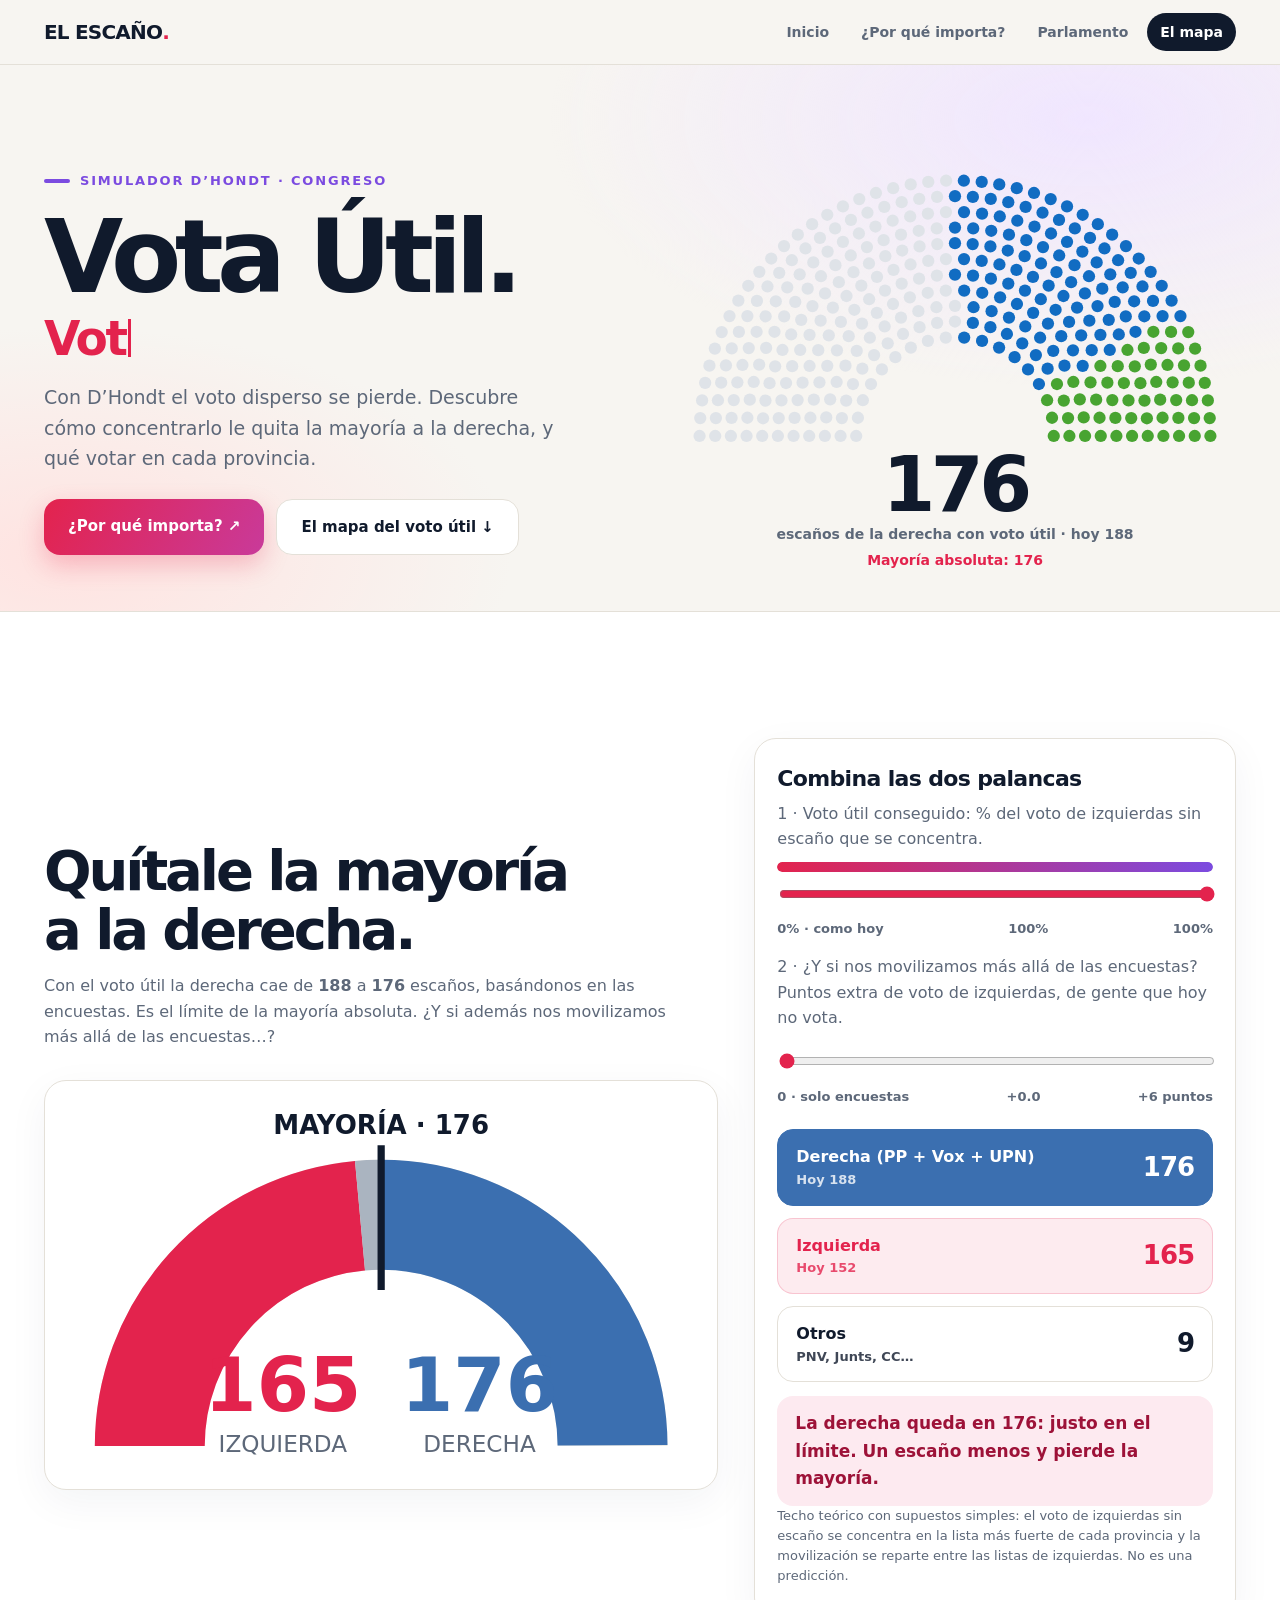
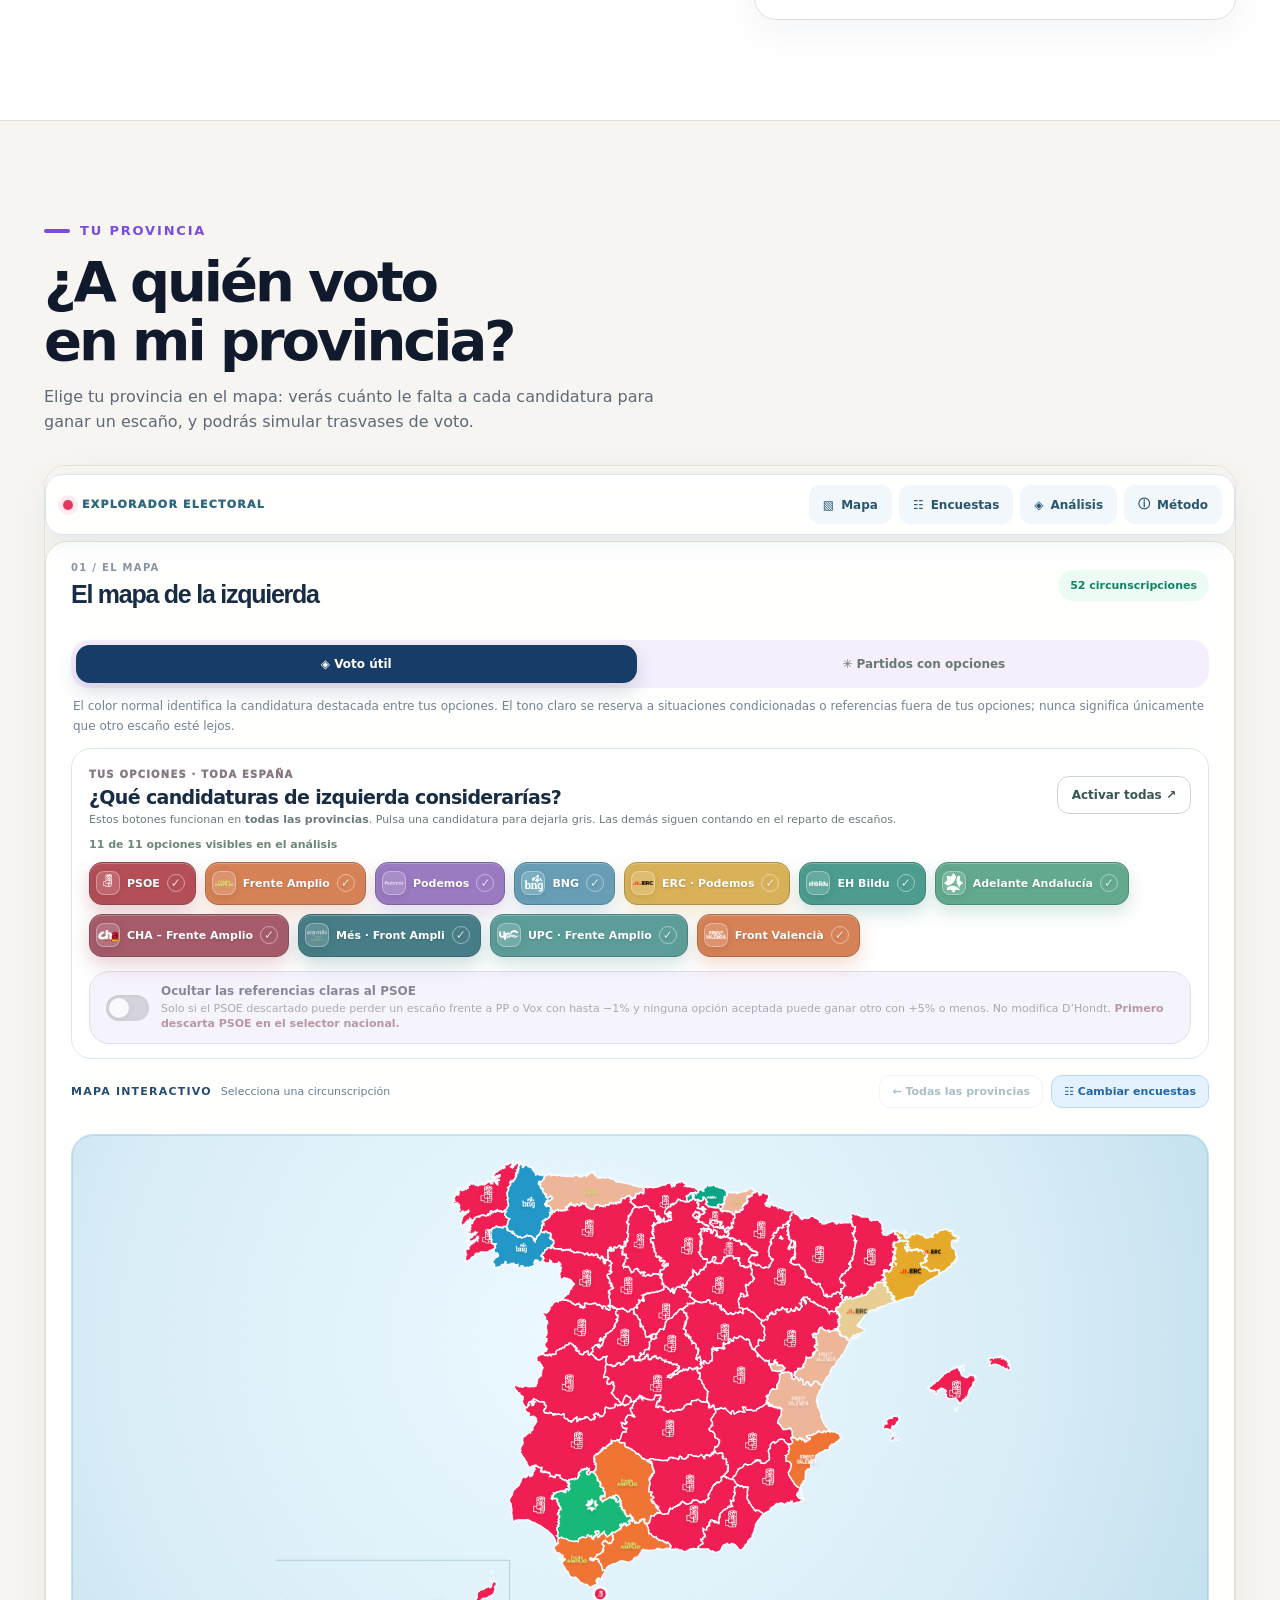
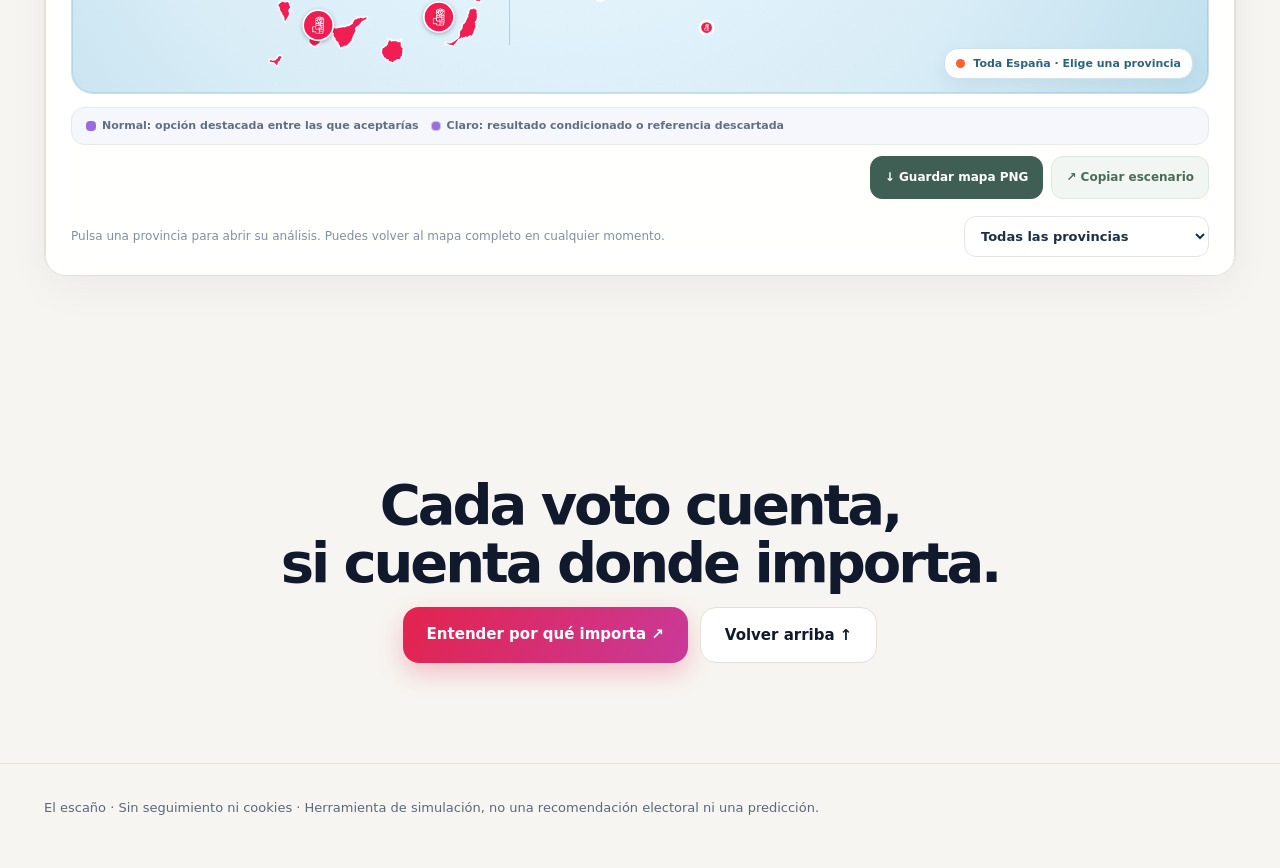
==== index.html @ e091c5b3 "Add files via upload" ====
<!DOCTYPE html><html lang="es"><head><meta charset="UTF-8"><meta name="viewport" content="width=device-width,initial-scale=1"><title>Vota Útil · El Escaño</title><meta name="description" content="Quítale la mayoría a la derecha: con el voto útil cae de 188 a 176 escaños según las encuestas."><meta property="og:title" content="Vota Útil · El Escaño"><meta property="og:image" content="El_Escano_V28_share.png"><meta name="twitter:card" content="summary_large_image"><link rel="icon" type="image/svg+xml" href="favicon.svg"><link rel="stylesheet" href="style.css"></head><body><div id="pg"></div><header><div class="w"><a class="logo" href="index.html">EL ESCAÑO<b>.</b></a><nav><a href="#top">Inicio</a><a href="por-que.html">¿Por qué importa?</a><a href="#parlamento">Parlamento</a><a class="cta" href="#votar">El mapa</a></nav></div></header>
<main id="top"><div class="hero"><div class="w"><div><div class="eye">Simulador D’Hondt · Congreso</div><h1>Vota Útil.<span class="typed"><span id="ty"></span><span class="caret"></span></span></h1><p class="lead">Con D’Hondt el voto disperso se pierde. Descubre cómo concentrarlo le quita la mayoría a la derecha, y qué votar en cada provincia.</p><div class="btns"><a class="btn b1" href="por-que.html">¿Por qué importa? ↗</a><a class="btn b2" href="#votar">El mapa del voto útil ↓</a></div></div>
<div><svg class="hemi" id="h1" viewBox="-165 -165 330 175" role="img" aria-label="Hemiciclo: escaños de la derecha"></svg><div class="big"><strong id="hn">188</strong><span>escaños de la derecha con voto útil · hoy <b id="h0"></b></span><small>Mayoría absoluta: 176</small></div></div></div></div></div>
<section id="parlamento" style="background:#fff;border-block:1px solid var(--line)"><div class="w"><div class="par"><div><h2 class="rv">Quítale la mayoría<br>a la derecha.</h2><p class="sub rv" id="txt"></p><div class="card rv ch" style="padding:18px 18px 8px"><svg viewBox="-110 -120 220 132" role="img" aria-label="Reparto de bloques en el Congreso" style="width:100%;display:block"><g fill="none" stroke-width="38" pathLength="350"><path d="M-80 0A80 80 0 0 1 80 0" stroke="#eceae4"/><path id="a0" d="M-80 0A80 80 0 0 1 80 0" pathLength="350" stroke="#e3234d" style="transition:stroke-dasharray .7s,stroke-dashoffset .7s"/><path id="a1" d="M-80 0A80 80 0 0 1 80 0" pathLength="350" stroke="#aab4c0" style="transition:stroke-dasharray .7s,stroke-dashoffset .7s"/><path id="a2" d="M-80 0A80 80 0 0 1 80 0" pathLength="350" stroke="#3b6fb0" style="transition:stroke-dasharray .7s,stroke-dashoffset .7s"/></g><line x1="0" y1="-104" x2="0" y2="-54" stroke="#101a2c" stroke-width="2.5"/><text x="0" y="-108" text-anchor="middle" font-size="9" font-weight="800" fill="#101a2c">MAYORÍA · 176</text><text id="cl" x="-34" y="-12" text-anchor="middle" font-size="26" font-weight="900" fill="#e3234d"></text><text x="-34" y="2" text-anchor="middle" font-size="8" fill="#5d6879">IZQUIERDA</text><text id="cr" x="34" y="-12" text-anchor="middle" font-size="26" font-weight="900" fill="#3b6fb0"></text><text x="34" y="2" text-anchor="middle" font-size="8" fill="#5d6879">DERECHA</text></svg></div></div><div class="card mob rv"><h3>Combina las dos palancas</h3><p>1 · Voto útil conseguido: % del voto de izquierdas sin escaño que se concentra.</p><div class="bar" style="margin:6px 0 2px"><i id="tb" style="background:linear-gradient(90deg,var(--acc),var(--acc2));width:100%;transition:width .3s"></i></div><input class="sl" id="sv" type="range" min="0" max="100" value="100" aria-label="Porcentaje de voto útil conseguido"><div class="sll"><span>0% · como hoy</span><b id="tv">100%</b><span>100%</span></div><p style="margin-top:14px">2 · ¿Y si nos movilizamos más allá de las encuestas? Puntos extra de voto de izquierdas, de gente que hoy no vota.</p><input class="sl" id="sl" type="range" min="0" max="60" value="0" aria-label="Movilización extra"><div class="sll"><span>0 · solo encuestas</span><b id="pv">+0</b><span>+6 puntos</span></div><div class="blocs" id="blocs"></div><div class="msg" id="msg"></div><p class="note">Techo teórico con supuestos simples: el voto de izquierdas sin escaño se concentra en la lista más fuerte de cada provincia y la movilización se reparte entre las listas de izquierdas. No es una predicción.</p></div></div></div></section>
<section id="votar"><div class="w"><div class="eye rv">Tu provincia</div><h2 class="rv" style="margin-top:12px">¿A quién voto<br>en mi provincia?</h2><p class="sub rv">Elige tu provincia en el mapa: verás cuánto le falta a cada candidatura para ganar un escaño, y podrás simular trasvases de voto.</p><iframe class="ex" id="ex" src="explorer.html" title="Explorador de voto útil por provincia" loading="lazy"></iframe></div></section>
<section class="end"><div class="w"><h2 class="rv">Cada voto cuenta,<br>si cuenta donde importa.</h2><div class="btns rv"><a class="btn b1" href="por-que.html">Entender por qué importa ↗</a><a class="btn b2" href="#top">Volver arriba ↑</a></div></div></section></main><footer><div class="w">El escaño · Sin seguimiento ni cookies · Herramienta de simulación, no una recomendación electoral ni una predicción.</div></footer><script>addEventListener('scroll',()=>{const d=document.documentElement;document.getElementById('pg').style.width=100*d.scrollTop/(d.scrollHeight-d.clientHeight)+'%'},{passive:true})</script><script src="core.js"></script><script>
const ease=x=>1-Math.pow(1-x,3),rm=matchMedia('(prefers-reduced-motion:reduce)').matches;
let Tv=1,M=0;const mv=(p,m,t)=>{const v={...D[p].votes},b=dh(v,D[p].seats);let l;for(const k of L)if(v[k]&&(!l||v[k]>v[l]))l=k;for(const k of L)if(k!==l&&v[k]&&!b[k]){v[l]+=v[k]*t;v[k]*=1-t}const s=L.reduce((n,k)=>n+(v[k]||0),0);for(const k of L)if(v[k])v[k]+=m*v[k]/s;return dh(v,D[p].seats)};
const tot=(m,t=Tv)=>{const o={};P.forEach(p=>{const c=mv(p,m,t);for(const k in c)o[k]=(o[k]||0)+c[k]});return o};
const r0=sum(T0,RT);
const svg=$('h1');svg.innerHTML=pts.map(q=>`<circle cx="${q[0].toFixed(1)}" cy="${q[1].toFixed(1)}" r="3.6" fill="#dfe3e8"/>`).join('');const cs=[...svg.children];
const dr=base=>{const T=base?T0:tot(0,1),o=[];Object.keys(T).sort((a,b)=>(ORD.indexOf(a)+99)%99-(ORD.indexOf(b)+99)%99).forEach(k=>{for(let i=0;i<T[k];i++)o.push(RT.includes(k)?col(k):'#dfe3e8')});cs.forEach((c,i)=>c.setAttribute('fill',o[i]||'#dfe3e8'));return T};
const arc=(l,o,r)=>{let st=0;[[l,0],[o,1],[r,2]].forEach(([n,i])=>{const e=$('a'+i).style;e.strokeDasharray=n+' 350';e.strokeDashoffset=-st;st+=n});$('cr').textContent=r;$('cl').textContent=l};
function upd(){const T=tot(M,Tv),r=sum(T,RT),l=sum(T,L),o=350-r-l;$('pv').textContent='+'+M.toFixed(1);$('tv').textContent=Math.round(Tv*100)+'%';$('tb').style.width=Tv*100+'%';arc(l,o,r);
 $('blocs').innerHTML=`<div class="bl r${r>=176?' win':''}"><span>Derecha (PP + Vox + UPN)<small>Hoy ${r0}</small></span><b>${r}</b></div><div class="bl l${l>=176?' win':''}"><span>Izquierda<small>Hoy ${l0}</small></span><b>${l}</b></div><div class="bl"><span>Otros<small>PNV, Junts, CC…</small></span><b>${o}</b></div>`;
 const g=l>=176,e=$('msg');e.className='msg'+(g?' ok':'');e.textContent=g?`La izquierda llega a ${l} escaños: mayoría absoluta.`:r>177?`La derecha mantiene la mayoría absoluta con ${r} escaños.`:r>=176?`La derecha queda en ${r}: justo en el límite. Un escaño menos y pierde la mayoría.`:`La derecha pierde la mayoría absoluta con ${r} escaños.`}
const r1=sum(tot(0,1),RT);$('h0').textContent=r0;$('txt').innerHTML=`Con el voto útil la derecha cae de <b>${r0}</b> a <b>${r1}</b> escaños, basándonos en las encuestas. Es el límite de la mayoría absoluta. ¿Y si además nos movilizamos más allá de las encuestas…?`;
$('sl').oninput=e=>{M=e.target.value/10;upd()};$('sv').oninput=e=>{Tv=e.target.value/100;upd()};
const SL=['Vota útil.','Cada escaño importa.','Que no se pierda ni un voto.','Quítale la mayoría a la derecha.','Suma, no dispersa.'],ty=$('ty');
(function type(i=0,j=0,d=0){if(rm){ty.textContent=SL[0];return}const w=SL[i];j+=d?-1:1;ty.textContent=w.slice(0,j);let ms=d?32:68;if(!d&&j===w.length){d=1;ms=1700}else if(d&&!j){d=0;i=(i+1)%SL.length;ms=380}setTimeout(()=>type(i,j,d),ms)})();
upd();dr(rm?0:1);$('hn').textContent=rm?r1:r0;if(!rm){setTimeout(()=>{const t0=performance.now();(function f(n){const x=Math.min(1,(n-t0)/2200);if(x<1){requestAnimationFrame(f)}else dr();$('hn').textContent=Math.round(r0+(r1-r0)*ease(x))})(t0)},800)}
addEventListener('message',e=>{if(e.data&&e.data.h)$('ex').style.height=e.data.h+'px';if(e.data&&e.data.top)$('ex').scrollIntoView()});
const ro=new IntersectionObserver(es=>es.forEach(e=>{if(e.isIntersecting){e.target.classList.add('in');ro.unobserve(e.target)}}),{threshold:.15});document.querySelectorAll('.rv').forEach(e=>ro.observe(e));
</script></body></html>
---- style.css ----
:root{--bg:#f7f5f1;--ink:#101a2c;--mut:#5d6879;--line:#e4e0d8;--acc:#e3234d;--acc2:#7b4be0;--card:#fff;--r:22px;--f:"Avenir Next","Segoe UI",Inter,system-ui,-apple-system,sans-serif}
*{box-sizing:border-box}html{scroll-behavior:smooth;scroll-padding-top:76px}body{margin:0;background:var(--bg);color:var(--ink);font:16px/1.6 var(--f);-webkit-font-smoothing:antialiased}
a{color:inherit}button,select{font:inherit}:focus-visible{outline:3px solid var(--acc2);outline-offset:3px}
.w{max-width:1240px;margin:auto;padding:0 24px}
header{position:sticky;top:0;z-index:20;background:#f7f5f1d9;backdrop-filter:blur(14px);border-bottom:1px solid var(--line)}
header .w{height:64px;display:flex;align-items:center;justify-content:space-between;gap:16px}
.logo{font-weight:900;letter-spacing:-.04em;font-size:20px;text-decoration:none}.logo b{color:var(--acc)}
nav{display:flex;gap:6px;align-items:center}nav a{text-decoration:none;font-weight:650;font-size:14px;padding:8px 13px;border-radius:99px;color:var(--mut)}nav a:hover{background:#ece8e0;color:var(--ink)}nav a.cta{background:var(--ink);color:#fff}
.hero{padding:clamp(40px,7vw,92px) 0 40px;overflow:hidden;background:radial-gradient(60% 70% at 85% 10%,#f0e6ff 0,transparent 70%),radial-gradient(50% 60% at 5% 90%,#ffe3e1 0,transparent 70%)}
.hero .w{display:grid;grid-template-columns:1.05fr 1fr;gap:40px;align-items:center}
.eye{font-size:13px;font-weight:800;letter-spacing:.14em;text-transform:uppercase;color:var(--acc2);display:flex;gap:10px;align-items:center}.eye:before{content:"";width:26px;height:4px;border-radius:4px;background:var(--acc2)}
h1{font-size:clamp(42px,5.6vw,80px);line-height:.98;letter-spacing:-.065em;margin:16px 0 14px;font-weight:900}
.typed{display:block;color:var(--acc);min-height:1.1em;font-size:.56em;letter-spacing:-.05em;margin-top:.18em;white-space:nowrap}.caret{display:inline-block;width:.06em;height:.82em;background:var(--acc);margin-left:.06em;vertical-align:-.04em;animation:bl 1s steps(1) infinite}@keyframes bl{50%{opacity:0}}
.lead{font-size:clamp(16px,1.5vw,19px);color:var(--mut);max-width:520px;margin:0 0 26px}
.btns{display:flex;gap:12px;flex-wrap:wrap}.btn{border:0;cursor:pointer;text-decoration:none;font-weight:800;font-size:15px;padding:15px 24px;border-radius:16px;display:inline-flex;gap:10px;transition:transform .25s,box-shadow .25s}.btn:hover{transform:translateY(-3px)}
.b1{background:linear-gradient(120deg,var(--acc),#c93a9a);color:#fff;box-shadow:0 10px 24px #e3234d40}.b2{background:#fff;border:1px solid var(--line)!important}
.hemi{width:100%;display:block}.hemi circle{transition:fill .55s ease}
.big{text-align:center;margin-top:-6px}.big strong{font-size:clamp(46px,6vw,76px);letter-spacing:-.06em;line-height:1;font-weight:900}.big span{display:block;color:var(--mut);font-size:14px;font-weight:650}
.stats{display:grid;grid-template-columns:repeat(3,1fr);gap:16px;margin:10px 0 0}.stat{padding:22px 24px;background:var(--card);border:1px solid var(--line);border-radius:var(--r)}.stat b{display:block;font-size:clamp(32px,4vw,48px);letter-spacing:-.05em;line-height:1.1}.stat span{color:var(--mut);font-size:14px}
section{padding:clamp(48px,8vw,100px) 0}h2{font-size:clamp(30px,4.4vw,56px);letter-spacing:-.055em;line-height:1.04;margin:0 0 14px}.sub{color:var(--mut);max-width:640px;margin:0 0 30px}
.story{display:grid;grid-template-columns:1fr 1.15fr;gap:48px;align-items:start}.sticky{position:sticky;top:84px}
.step{min-height:62vh;display:flex;flex-direction:column;justify-content:center;opacity:.32;transition:opacity .4s}.step.on{opacity:1}.step small{font-weight:800;letter-spacing:.12em;color:var(--acc);font-size:13px}.step h3{font-size:clamp(24px,3vw,36px);letter-spacing:-.045em;line-height:1.1;margin:8px 0 10px}.step p{color:var(--mut);margin:0;max-width:440px}
.card{background:var(--card);border:1px solid var(--line);border-radius:var(--r);box-shadow:0 12px 40px #1a244a0d}
.mapc{padding:14px}.mapc svg{width:100%;display:block;background:#eef3f6;border-radius:16px}.p{fill:#dde3e8;stroke:#fff;stroke-width:.7;cursor:pointer;transition:fill .5s}.p:hover{stroke:var(--ink);stroke-width:1.8}.p.sel{stroke:var(--ink);stroke-width:2.4}.inset{fill:none;stroke:#b5c4cd;stroke-width:1}
.leg{display:flex;gap:14px;flex-wrap:wrap;font-size:13px;color:var(--mut);padding:12px 6px 2px;min-height:42px}.leg i{display:inline-block;width:12px;height:12px;border-radius:4px;margin-right:6px;vertical-align:-1px}
.panel{padding:22px;margin-top:22px;max-width:520px}.panel h4{font-size:28px;letter-spacing:-.04em;margin:0}.panel select{margin:10px 0 18px;padding:10px 14px;border-radius:12px;border:1px solid var(--line);background:#fff;font-weight:650;max-width:100%}
.row{display:grid;grid-template-columns:110px 1fr 64px;gap:12px;align-items:center;font-size:14px;padding:7px 0;border-top:1px solid #f0ede7}.bar{height:10px;border-radius:9px;background:#efece6;position:relative;overflow:hidden}.bar i{position:absolute;inset:0 auto 0 0;border-radius:9px}.row em{font-style:normal;font-weight:800;text-align:right}
.chip{display:inline-block;background:#fdeaf0;color:#b01740;font-weight:800;border-radius:99px;padding:6px 14px;font-size:14px;margin:0 6px 12px 0}
.par{display:grid;grid-template-columns:1.4fr 1fr;gap:36px;align-items:center}.par .card{padding:22px}
.sl{width:100%;accent-color:var(--acc);height:36px}.sll{display:flex;justify-content:space-between;font-size:13px;color:var(--mut);font-weight:650}
.blocs{display:grid;gap:12px;margin-top:22px}.bl{display:flex;justify-content:space-between;align-items:center;padding:14px 18px;border-radius:16px;background:#fff;border:1px solid var(--line);font-weight:700}.bl b{font-size:26px;letter-spacing:-.04em}.bl small{display:block;color:var(--mut);font-weight:550;font-size:13px}
.note{font-size:13px;color:var(--mut);margin-top:16px;line-height:1.55}
footer{border-top:1px solid var(--line);padding:34px 0 50px;color:var(--mut);font-size:13px}
.rv{opacity:0;transform:translateY(26px);transition:opacity .8s,transform .8s cubic-bezier(.2,.8,.2,1)}.rv.in{opacity:1;transform:none}
@media(max-width:900px){.hero .w,.par{grid-template-columns:1fr}.story{grid-template-columns:1fr;gap:0}nav a:not(.cta){display:none}.sticky{top:64px;z-index:5;background:var(--bg);padding:8px 0}.mapc{padding:8px}.mapc svg{max-height:34vh}.step{min-height:56vh}.stats{grid-template-columns:1fr}.row{grid-template-columns:90px 1fr 56px}}
@media(prefers-reduced-motion:reduce){*{animation:none!important;transition:none!important}.rv{opacity:1;transform:none}}

#pg{position:fixed;top:0;left:0;height:3px;width:0;background:linear-gradient(90deg,var(--acc),var(--acc2));z-index:50}
.hero h1{font-size:clamp(52px,8vw,112px)}.hero h1 .typed{font-size:.46em}
.big small{display:block;color:var(--acc);font-weight:800;font-size:14px;margin-top:4px}
.mob{padding:26px;margin-top:26px}.mob h3{margin:0 0 4px;font-size:22px;letter-spacing:-.03em}.mob p{margin:0 0 10px;color:var(--mut)}
.msg{font-weight:750;font-size:17px;margin-top:14px;padding:14px 18px;border-radius:16px;background:#fdeaf0;color:#9d1238}.msg.ok{background:#e4f6ee;color:#0b6b4c}
.ex{width:100%;border:1px solid var(--line);border-radius:var(--r);background:var(--bg);display:block;min-height:900px;box-shadow:0 12px 40px #1a244a0d}
.end{text-align:center}.end h2{margin-inline:auto}.end .btns{justify-content:center}

.bl{transition:background .45s,color .45s,border-color .45s}.bl small{color:inherit;opacity:.8}
.bl.r{background:#3b6fb01c;color:#3b6fb0;border-color:#3b6fb030}.bl.r.win{background:#3b6fb0;color:#fff;border-color:#3b6fb0}
.bl.l{background:#e3234d17;color:#e3234d;border-color:#e3234d30}.bl.l.win{background:#e3234d;color:#fff;border-color:#e3234d}
.sl{touch-action:pan-y}
@media(max-width:900px){header .w{gap:8px}nav{overflow-x:auto;white-space:nowrap;scrollbar-width:none;max-width:calc(100% - 128px);justify-content:flex-start}nav::-webkit-scrollbar{display:none}nav a,nav a:not(.cta){display:inline-block!important;padding:10px 12px;font-size:13px}.logo{font-size:18px}
.sl{height:48px}.mob{padding:20px 18px}.btn{width:100%;justify-content:center;min-height:50px}.btns{flex-direction:column}.bl b{font-size:24px}.w{padding:0 18px}h2{font-size:clamp(30px,9vw,44px)}.ex{border-radius:16px}.big strong{font-size:56px}}
@media(max-width:420px){.eye{font-size:11px}.hero{padding-top:30px}.row{grid-template-columns:78px 1fr 52px}}@media(max-width:900px){.par>div:first-child{display:contents}.ch{position:sticky;top:66px;z-index:6;padding:8px 10px 2px!important;background:#fff}.ch svg{max-height:27vh;margin:auto}.par{gap:22px}}
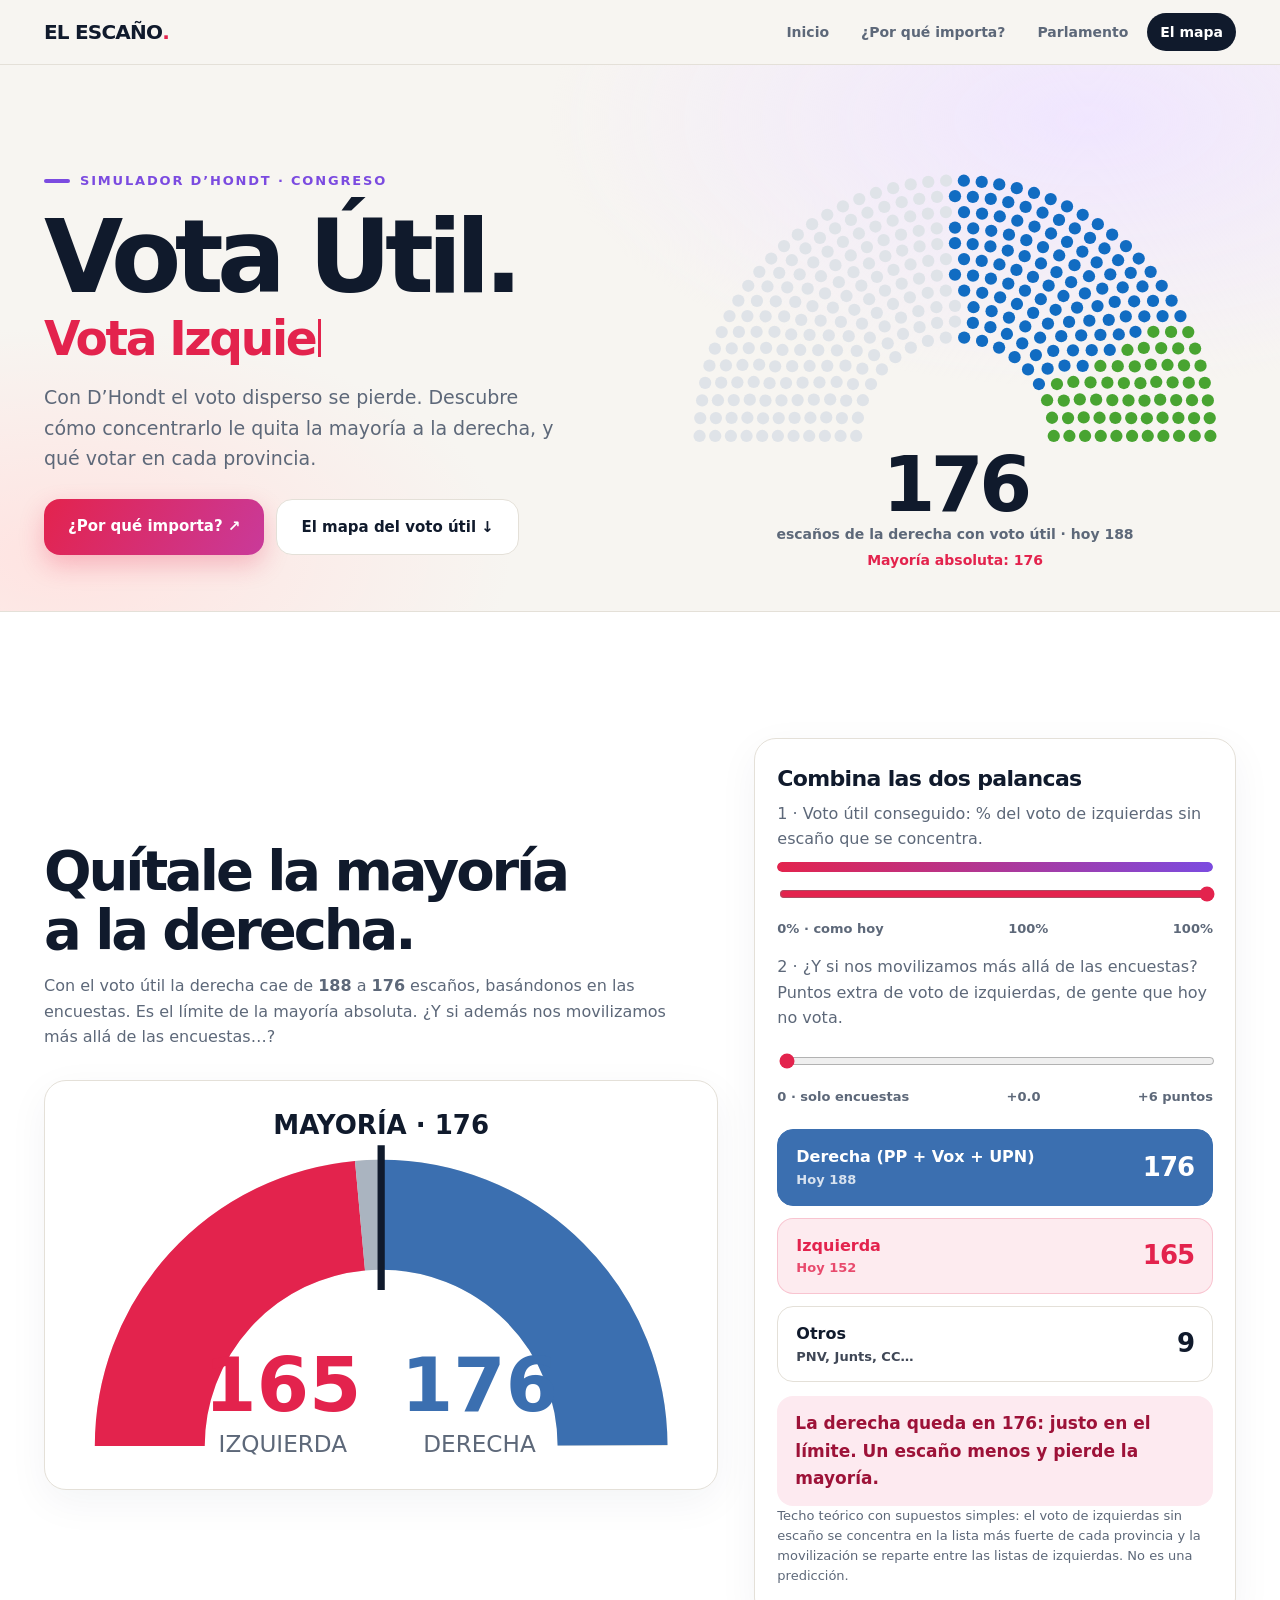
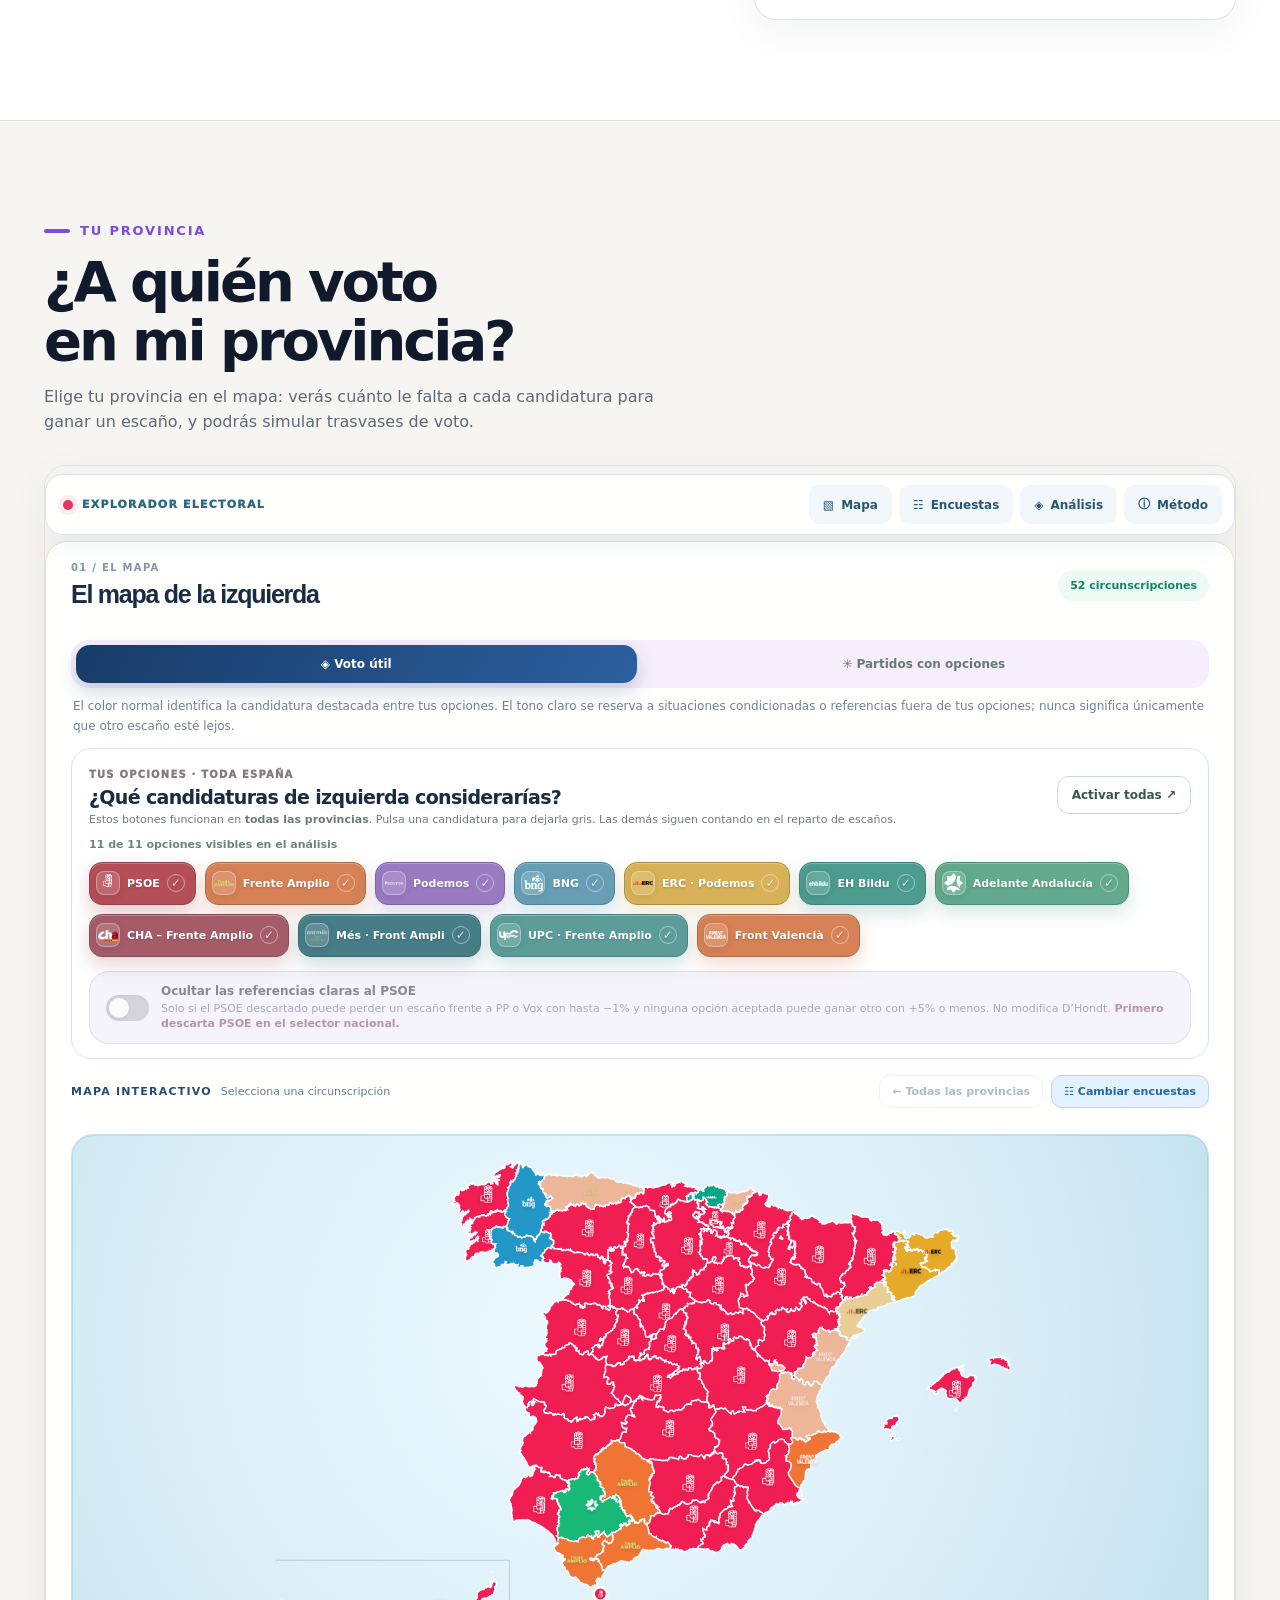
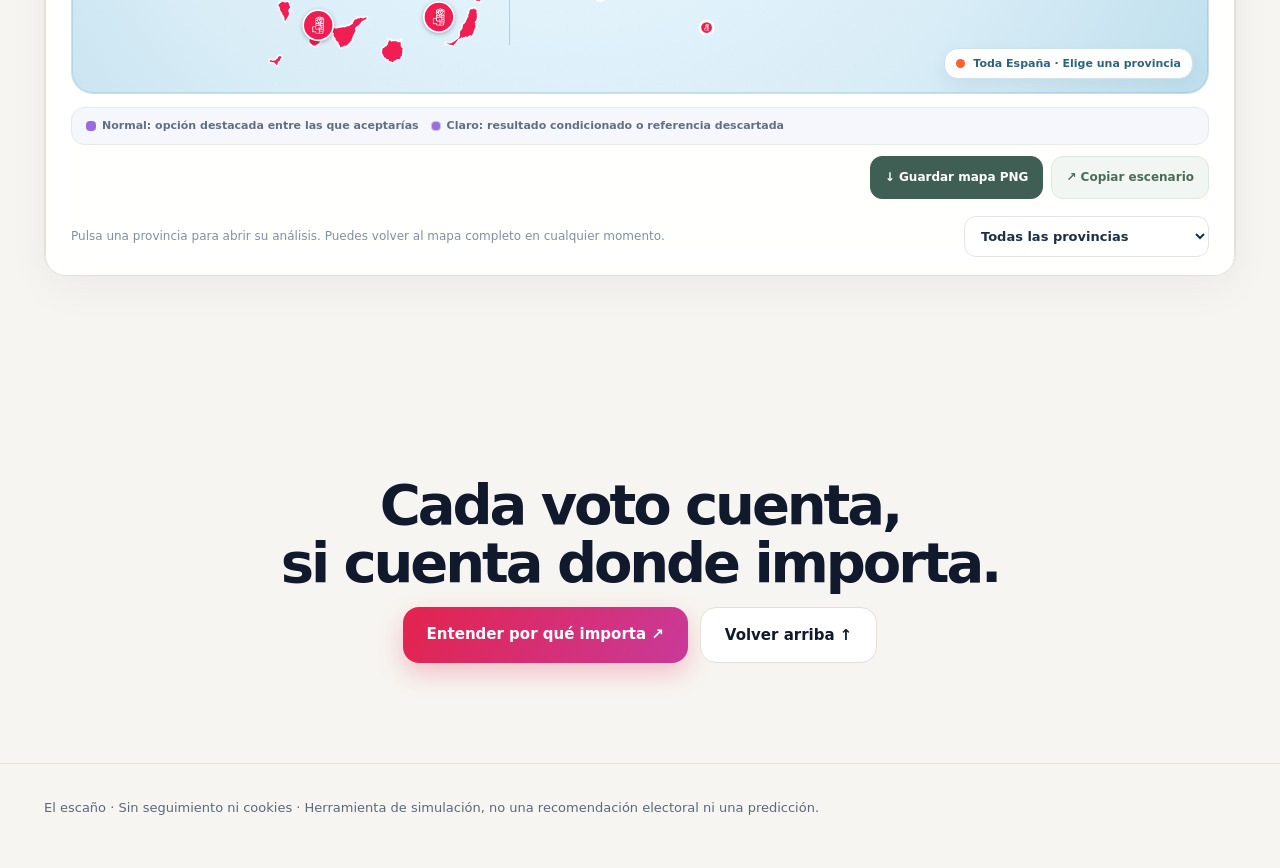
==== commit 8815dab6: "Add files via upload" ====
--- a/index.html
+++ b/index.html
@@ -16,7 +16,7 @@
  const g=l>=176,e=$('msg');e.className='msg'+(g?' ok':'');e.textContent=g?`La izquierda llega a ${l} escaños: mayoría absoluta.`:r>177?`La derecha mantiene la mayoría absoluta con ${r} escaños.`:r>=176?`La derecha queda en ${r}: justo en el límite. Un escaño menos y pierde la mayoría.`:`La derecha pierde la mayoría absoluta con ${r} escaños.`}
 const r1=sum(tot(0,1),RT);$('h0').textContent=r0;$('txt').innerHTML=`Con el voto útil la derecha cae de <b>${r0}</b> a <b>${r1}</b> escaños, basándonos en las encuestas. Es el límite de la mayoría absoluta. ¿Y si además nos movilizamos más allá de las encuestas…?`;
 $('sl').oninput=e=>{M=e.target.value/10;upd()};$('sv').oninput=e=>{Tv=e.target.value/100;upd()};
-const SL=['Vota útil.','Cada escaño importa.','Que no se pierda ni un voto.','Quítale la mayoría a la derecha.','Suma, no dispersa.'],ty=$('ty');
+const SL=['Vota Izquierda.','Cada escaño importa.','Que no se pierda ni un voto.','Quítale la mayoría a la derecha.','Suma, no dispersa.'],ty=$('ty');
 (function type(i=0,j=0,d=0){if(rm){ty.textContent=SL[0];return}const w=SL[i];j+=d?-1:1;ty.textContent=w.slice(0,j);let ms=d?32:68;if(!d&&j===w.length){d=1;ms=1700}else if(d&&!j){d=0;i=(i+1)%SL.length;ms=380}setTimeout(()=>type(i,j,d),ms)})();
 upd();dr(rm?0:1);$('hn').textContent=rm?r1:r0;if(!rm){setTimeout(()=>{const t0=performance.now();(function f(n){const x=Math.min(1,(n-t0)/2200);if(x<1){requestAnimationFrame(f)}else dr();$('hn').textContent=Math.round(r0+(r1-r0)*ease(x))})(t0)},800)}
 addEventListener('message',e=>{if(e.data&&e.data.h)$('ex').style.height=e.data.h+'px';if(e.data&&e.data.top)$('ex').scrollIntoView()});
--- a/style.css
+++ b/style.css
@@ -50,4 +50,7 @@
 .sl{touch-action:pan-y}
 @media(max-width:900px){header .w{gap:8px}nav{overflow-x:auto;white-space:nowrap;scrollbar-width:none;max-width:calc(100% - 128px);justify-content:flex-start}nav::-webkit-scrollbar{display:none}nav a,nav a:not(.cta){display:inline-block!important;padding:10px 12px;font-size:13px}.logo{font-size:18px}
 .sl{height:48px}.mob{padding:20px 18px}.btn{width:100%;justify-content:center;min-height:50px}.btns{flex-direction:column}.bl b{font-size:24px}.w{padding:0 18px}h2{font-size:clamp(30px,9vw,44px)}.ex{border-radius:16px}.big strong{font-size:56px}}
-@media(max-width:420px){.eye{font-size:11px}.hero{padding-top:30px}.row{grid-template-columns:78px 1fr 52px}}@media(max-width:900px){.par>div:first-child{display:contents}.ch{position:sticky;top:66px;z-index:6;padding:8px 10px 2px!important;background:#fff}.ch svg{max-height:27vh;margin:auto}.par{gap:22px}}+@media(max-width:420px){.eye{font-size:11px}.hero{padding-top:30px}.row{grid-template-columns:78px 1fr 52px}}@media(max-width:900px){.par>div:first-child{display:contents}.ch{position:sticky;top:66px;z-index:6;padding:8px 10px 2px!important;background:#fff}.ch svg{max-height:27vh;margin:auto}.par{gap:22px}}
+nav a{position:relative}nav a:not(.cta):after{content:"";position:absolute;left:12px;right:12px;bottom:5px;height:2px;border-radius:2px;background:linear-gradient(90deg,var(--acc),var(--acc2));transform:scaleX(0);transform-origin:right;transition:transform .4s cubic-bezier(.65,0,.35,1)}
+nav a:not(.cta):hover,nav a:not(.cta):focus-visible{background:transparent;color:var(--ink)}nav a:not(.cta):hover:after,nav a:not(.cta):focus-visible:after{transform:scaleX(1);transform-origin:left}
+nav a.cta{transition:background .35s,transform .35s,box-shadow .35s}nav a.cta:hover{background:linear-gradient(120deg,var(--acc),#c93a9a);transform:translateY(-2px);box-shadow:0 8px 20px #e3234d40}
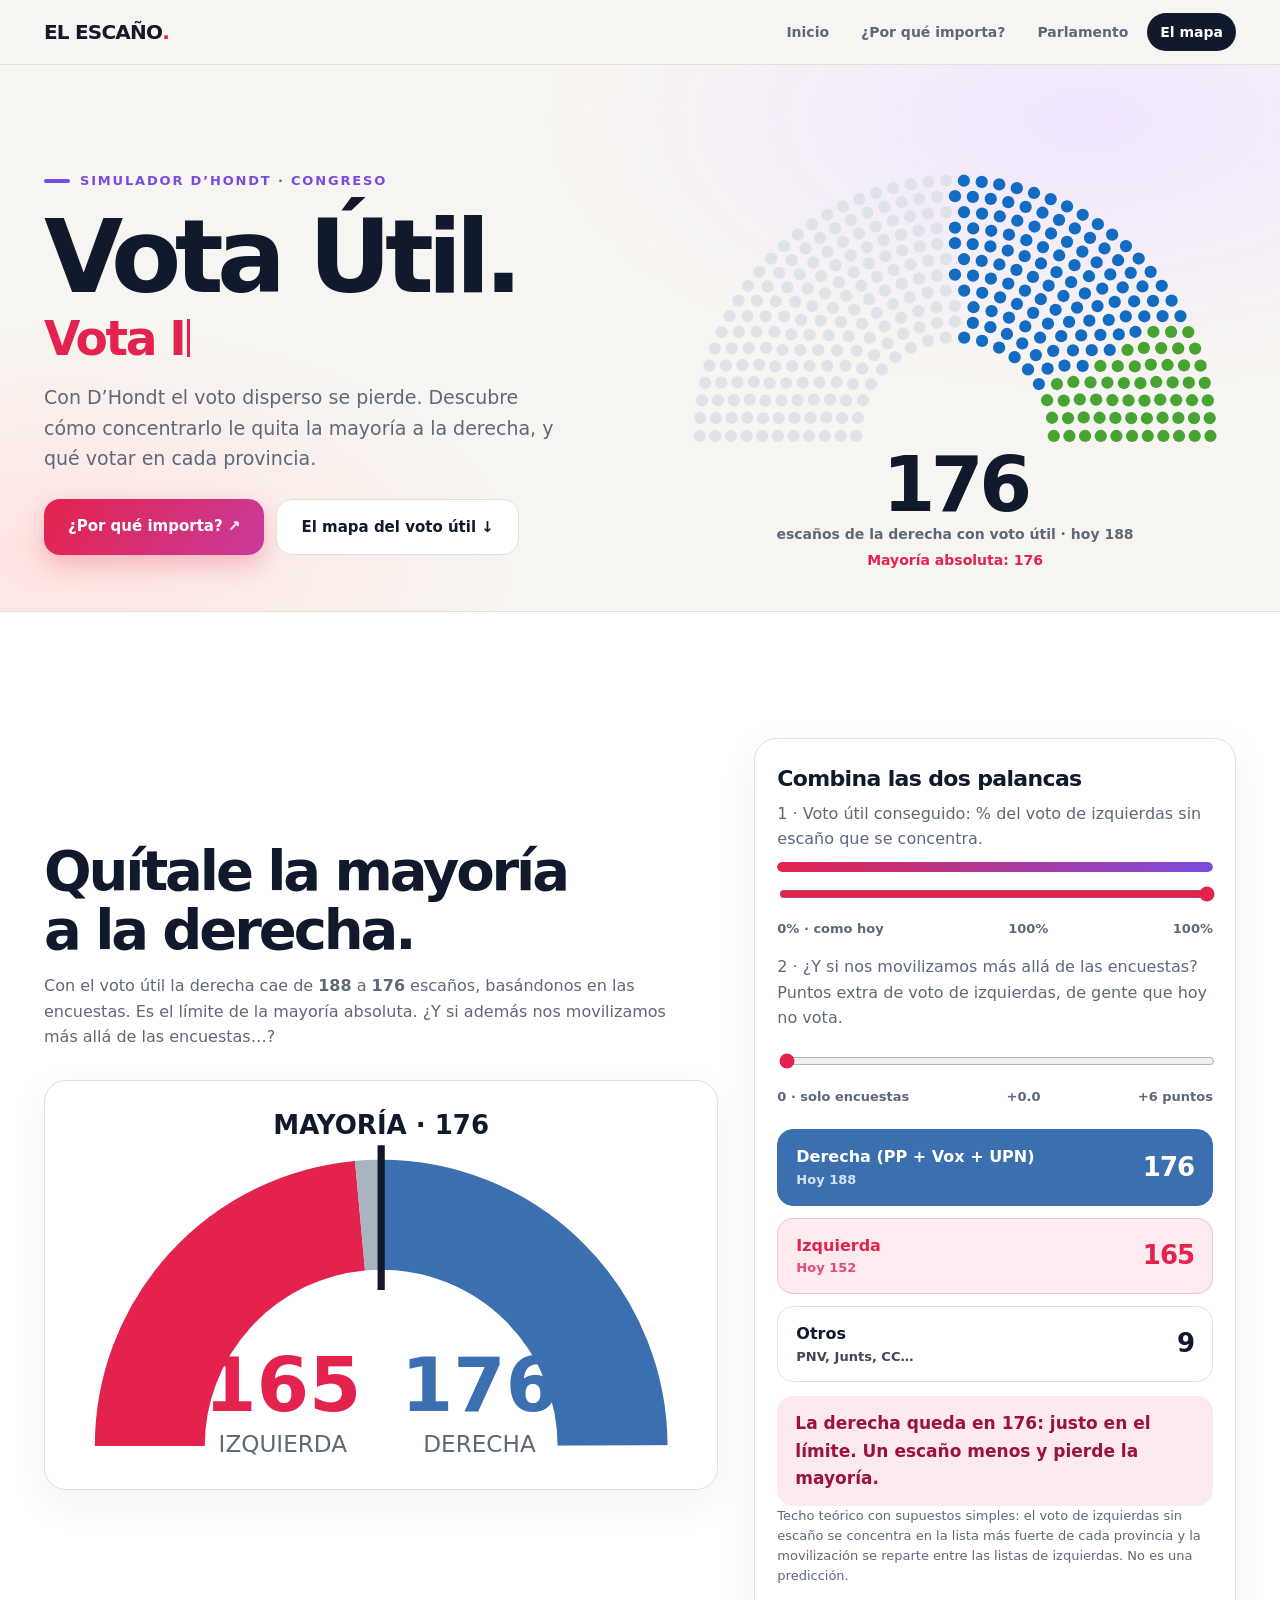
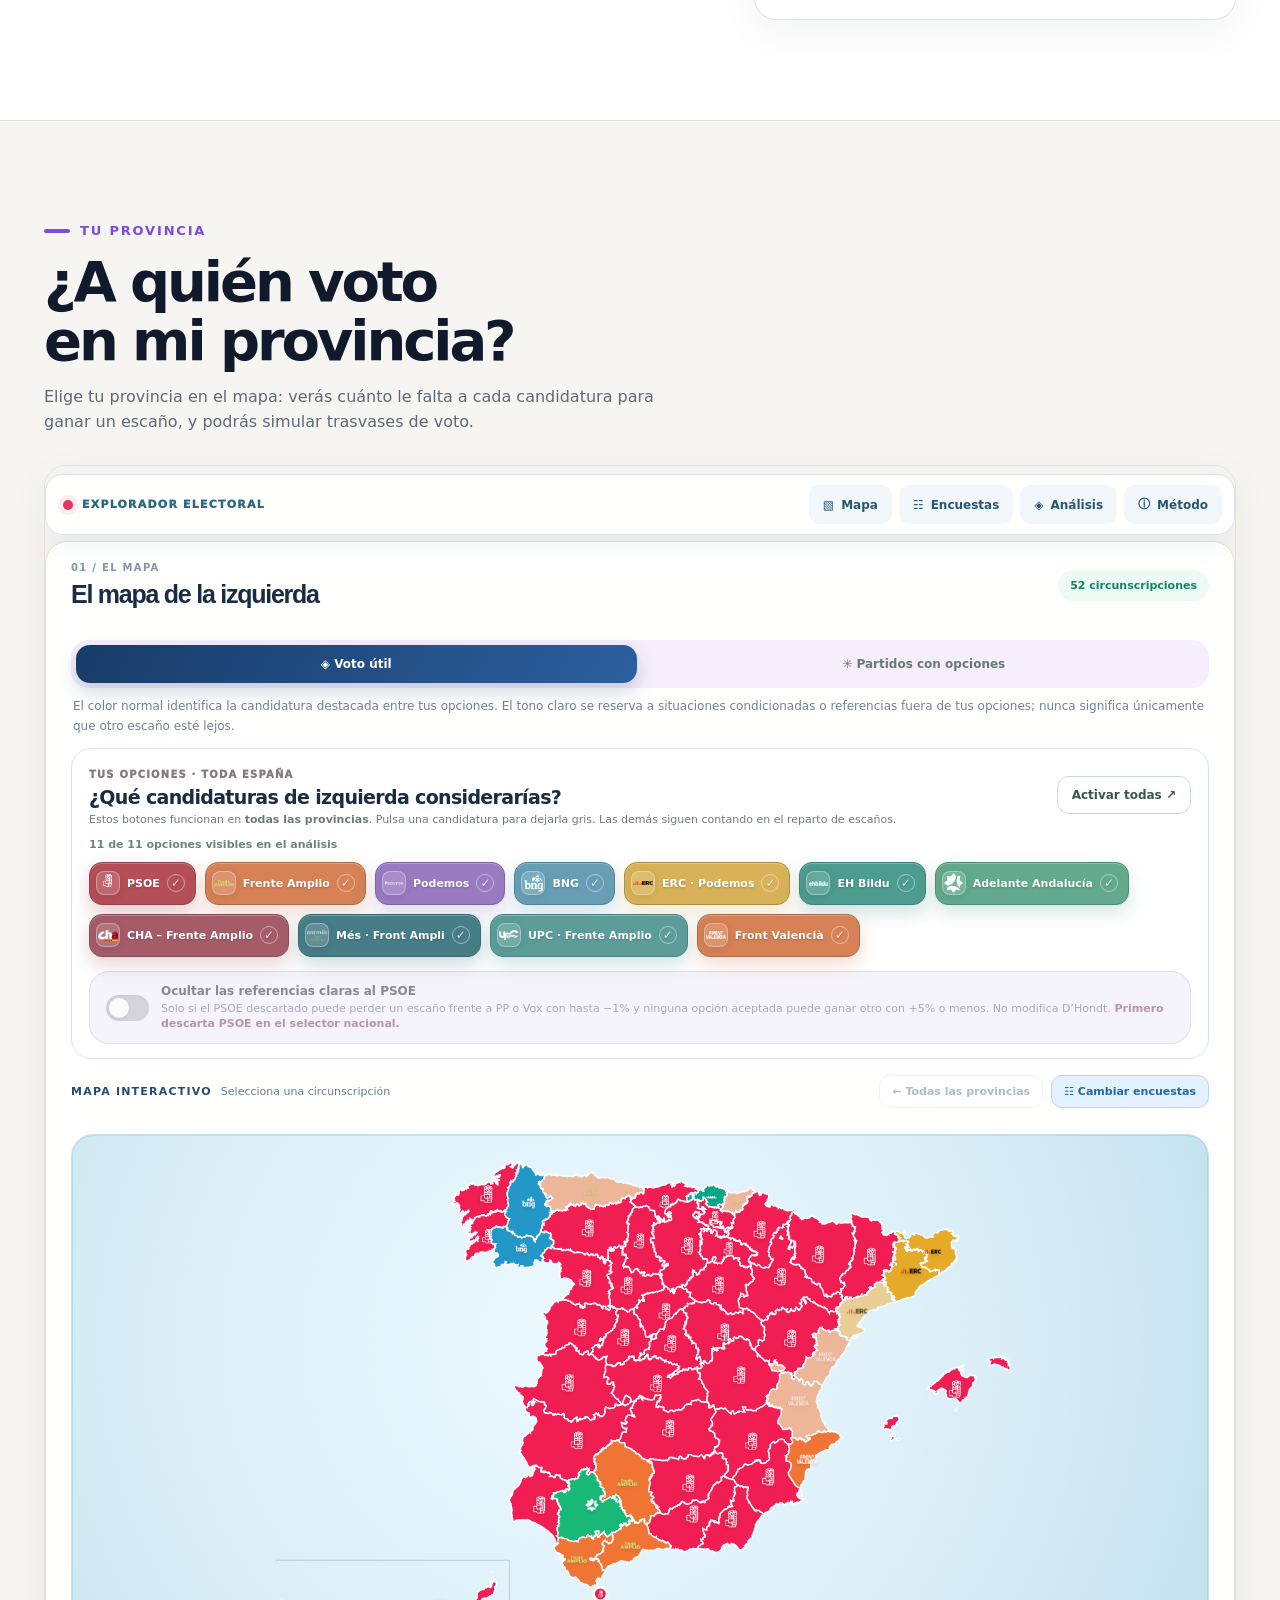
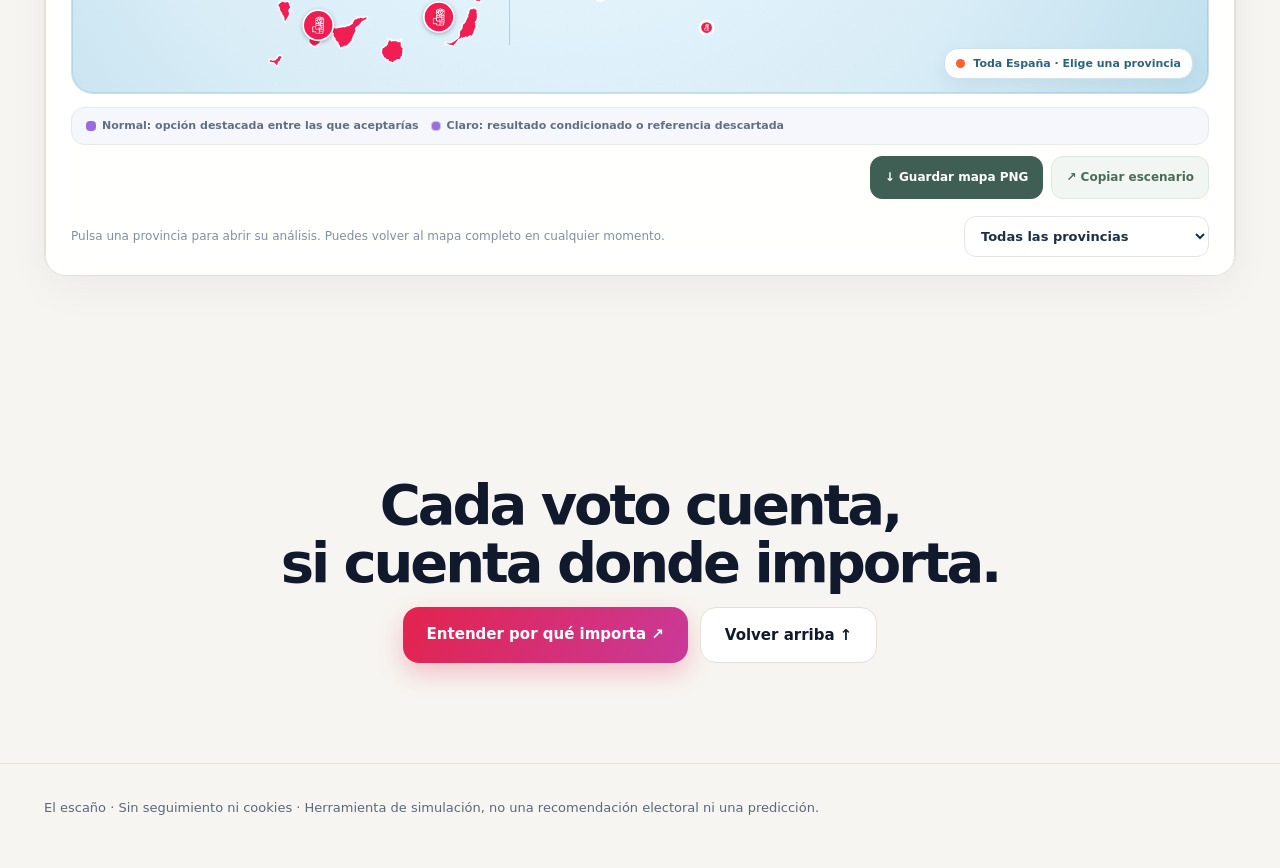
==== commit 3a223efa: "Add files via upload" ====
--- a/index.html
+++ b/index.html
@@ -1,4 +1,4 @@
-<!DOCTYPE html><html lang="es"><head><meta charset="UTF-8"><meta name="viewport" content="width=device-width,initial-scale=1"><title>Vota Útil · El Escaño</title><meta name="description" content="Quítale la mayoría a la derecha: con el voto útil cae de 188 a 176 escaños según las encuestas."><meta property="og:title" content="Vota Útil · El Escaño"><meta property="og:image" content="El_Escano_V28_share.png"><meta name="twitter:card" content="summary_large_image"><link rel="icon" type="image/svg+xml" href="favicon.svg"><link rel="stylesheet" href="style.css"></head><body><div id="pg"></div><header><div class="w"><a class="logo" href="index.html">EL ESCAÑO<b>.</b></a><nav><a href="#top">Inicio</a><a href="por-que.html">¿Por qué importa?</a><a href="#parlamento">Parlamento</a><a class="cta" href="#votar">El mapa</a></nav></div></header>
+<!DOCTYPE html><html lang="es"><head><meta charset="UTF-8"><meta name="viewport" content="width=device-width,initial-scale=1"><title>Vota Útil · El Escaño</title><meta name="description" content="Quítale la mayoría a la derecha: con el voto útil cae de 188 a 176 escaños según las encuestas."><meta property="og:title" content="Vota Útil · El Escaño"><meta property="og:image" content="https://votautil.pages.dev/social-preview.png"><meta name="twitter:card" content="summary_large_image"><link rel="icon" type="image/svg+xml" href="favicon.svg"><link rel="stylesheet" href="style.css"><meta property="og:type" content="website"><meta property="og:site_name" content="El Escaño"><meta property="og:locale" content="es_ES"><meta property="og:url" content="https://votautil.es/"><meta property="og:description" content="Simulador electoral interactivo del Congreso: explora el reparto de escaños por provincia con D’Hondt."><meta property="og:image:secure_url" content="https://votautil.pages.dev/social-preview.png"><meta property="og:image:type" content="image/png"><meta property="og:image:width" content="1200"><meta property="og:image:height" content="630"><meta property="og:image:alt" content="Vista de Vota Útil y Vota Izquierda junto al hemiciclo del Congreso de los Diputados."><meta name="twitter:title" content="Vota Útil · El Escaño"><meta name="twitter:description" content="Simulador electoral interactivo del Congreso: explora el reparto de escaños por provincia con D’Hondt."><meta name="twitter:image" content="https://votautil.pages.dev/social-preview.png"><meta name="twitter:image:alt" content="Vista de Vota Útil y Vota Izquierda junto al hemiciclo del Congreso de los Diputados."></head><body><div id="pg"></div><header><div class="w"><a class="logo" href="index.html">EL ESCAÑO<b>.</b></a><nav><a href="#top">Inicio</a><a href="por-que.html">¿Por qué importa?</a><a href="#parlamento">Parlamento</a><a class="cta" href="#votar">El mapa</a></nav></div></header>
 <main id="top"><div class="hero"><div class="w"><div><div class="eye">Simulador D’Hondt · Congreso</div><h1>Vota Útil.<span class="typed"><span id="ty"></span><span class="caret"></span></span></h1><p class="lead">Con D’Hondt el voto disperso se pierde. Descubre cómo concentrarlo le quita la mayoría a la derecha, y qué votar en cada provincia.</p><div class="btns"><a class="btn b1" href="por-que.html">¿Por qué importa? ↗</a><a class="btn b2" href="#votar">El mapa del voto útil ↓</a></div></div>
 <div><svg class="hemi" id="h1" viewBox="-165 -165 330 175" role="img" aria-label="Hemiciclo: escaños de la derecha"></svg><div class="big"><strong id="hn">188</strong><span>escaños de la derecha con voto útil · hoy <b id="h0"></b></span><small>Mayoría absoluta: 176</small></div></div></div></div></div>
 <section id="parlamento" style="background:#fff;border-block:1px solid var(--line)"><div class="w"><div class="par"><div><h2 class="rv">Quítale la mayoría<br>a la derecha.</h2><p class="sub rv" id="txt"></p><div class="card rv ch" style="padding:18px 18px 8px"><svg viewBox="-110 -120 220 132" role="img" aria-label="Reparto de bloques en el Congreso" style="width:100%;display:block"><g fill="none" stroke-width="38" pathLength="350"><path d="M-80 0A80 80 0 0 1 80 0" stroke="#eceae4"/><path id="a0" d="M-80 0A80 80 0 0 1 80 0" pathLength="350" stroke="#e3234d" style="transition:stroke-dasharray .7s,stroke-dashoffset .7s"/><path id="a1" d="M-80 0A80 80 0 0 1 80 0" pathLength="350" stroke="#aab4c0" style="transition:stroke-dasharray .7s,stroke-dashoffset .7s"/><path id="a2" d="M-80 0A80 80 0 0 1 80 0" pathLength="350" stroke="#3b6fb0" style="transition:stroke-dasharray .7s,stroke-dashoffset .7s"/></g><line x1="0" y1="-104" x2="0" y2="-54" stroke="#101a2c" stroke-width="2.5"/><text x="0" y="-108" text-anchor="middle" font-size="9" font-weight="800" fill="#101a2c">MAYORÍA · 176</text><text id="cl" x="-34" y="-12" text-anchor="middle" font-size="26" font-weight="900" fill="#e3234d"></text><text x="-34" y="2" text-anchor="middle" font-size="8" fill="#5d6879">IZQUIERDA</text><text id="cr" x="34" y="-12" text-anchor="middle" font-size="26" font-weight="900" fill="#3b6fb0"></text><text x="34" y="2" text-anchor="middle" font-size="8" fill="#5d6879">DERECHA</text></svg></div></div><div class="card mob rv"><h3>Combina las dos palancas</h3><p>1 · Voto útil conseguido: % del voto de izquierdas sin escaño que se concentra.</p><div class="bar" style="margin:6px 0 2px"><i id="tb" style="background:linear-gradient(90deg,var(--acc),var(--acc2));width:100%;transition:width .3s"></i></div><input class="sl" id="sv" type="range" min="0" max="100" value="100" aria-label="Porcentaje de voto útil conseguido"><div class="sll"><span>0% · como hoy</span><b id="tv">100%</b><span>100%</span></div><p style="margin-top:14px">2 · ¿Y si nos movilizamos más allá de las encuestas? Puntos extra de voto de izquierdas, de gente que hoy no vota.</p><input class="sl" id="sl" type="range" min="0" max="60" value="0" aria-label="Movilización extra"><div class="sll"><span>0 · solo encuestas</span><b id="pv">+0</b><span>+6 puntos</span></div><div class="blocs" id="blocs"></div><div class="msg" id="msg"></div><p class="note">Techo teórico con supuestos simples: el voto de izquierdas sin escaño se concentra en la lista más fuerte de cada provincia y la movilización se reparte entre las listas de izquierdas. No es una predicción.</p></div></div></div></section>
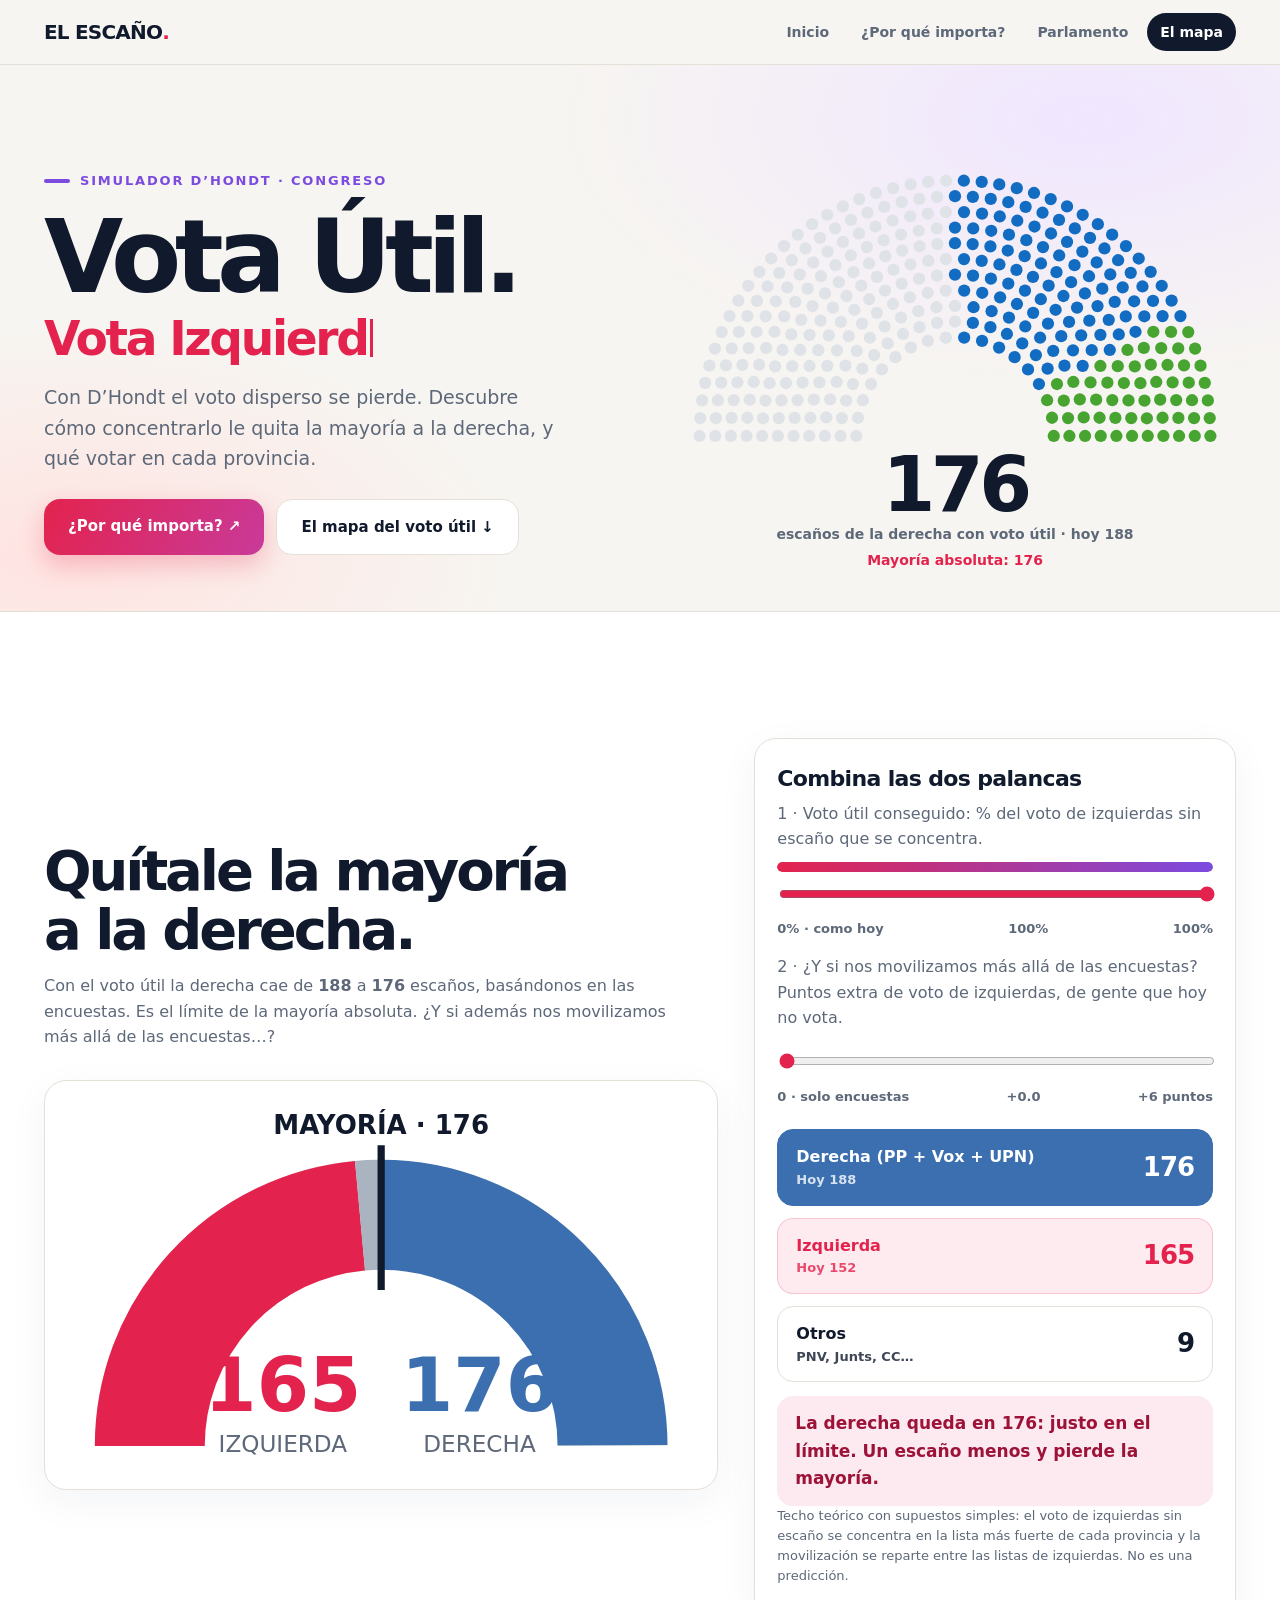
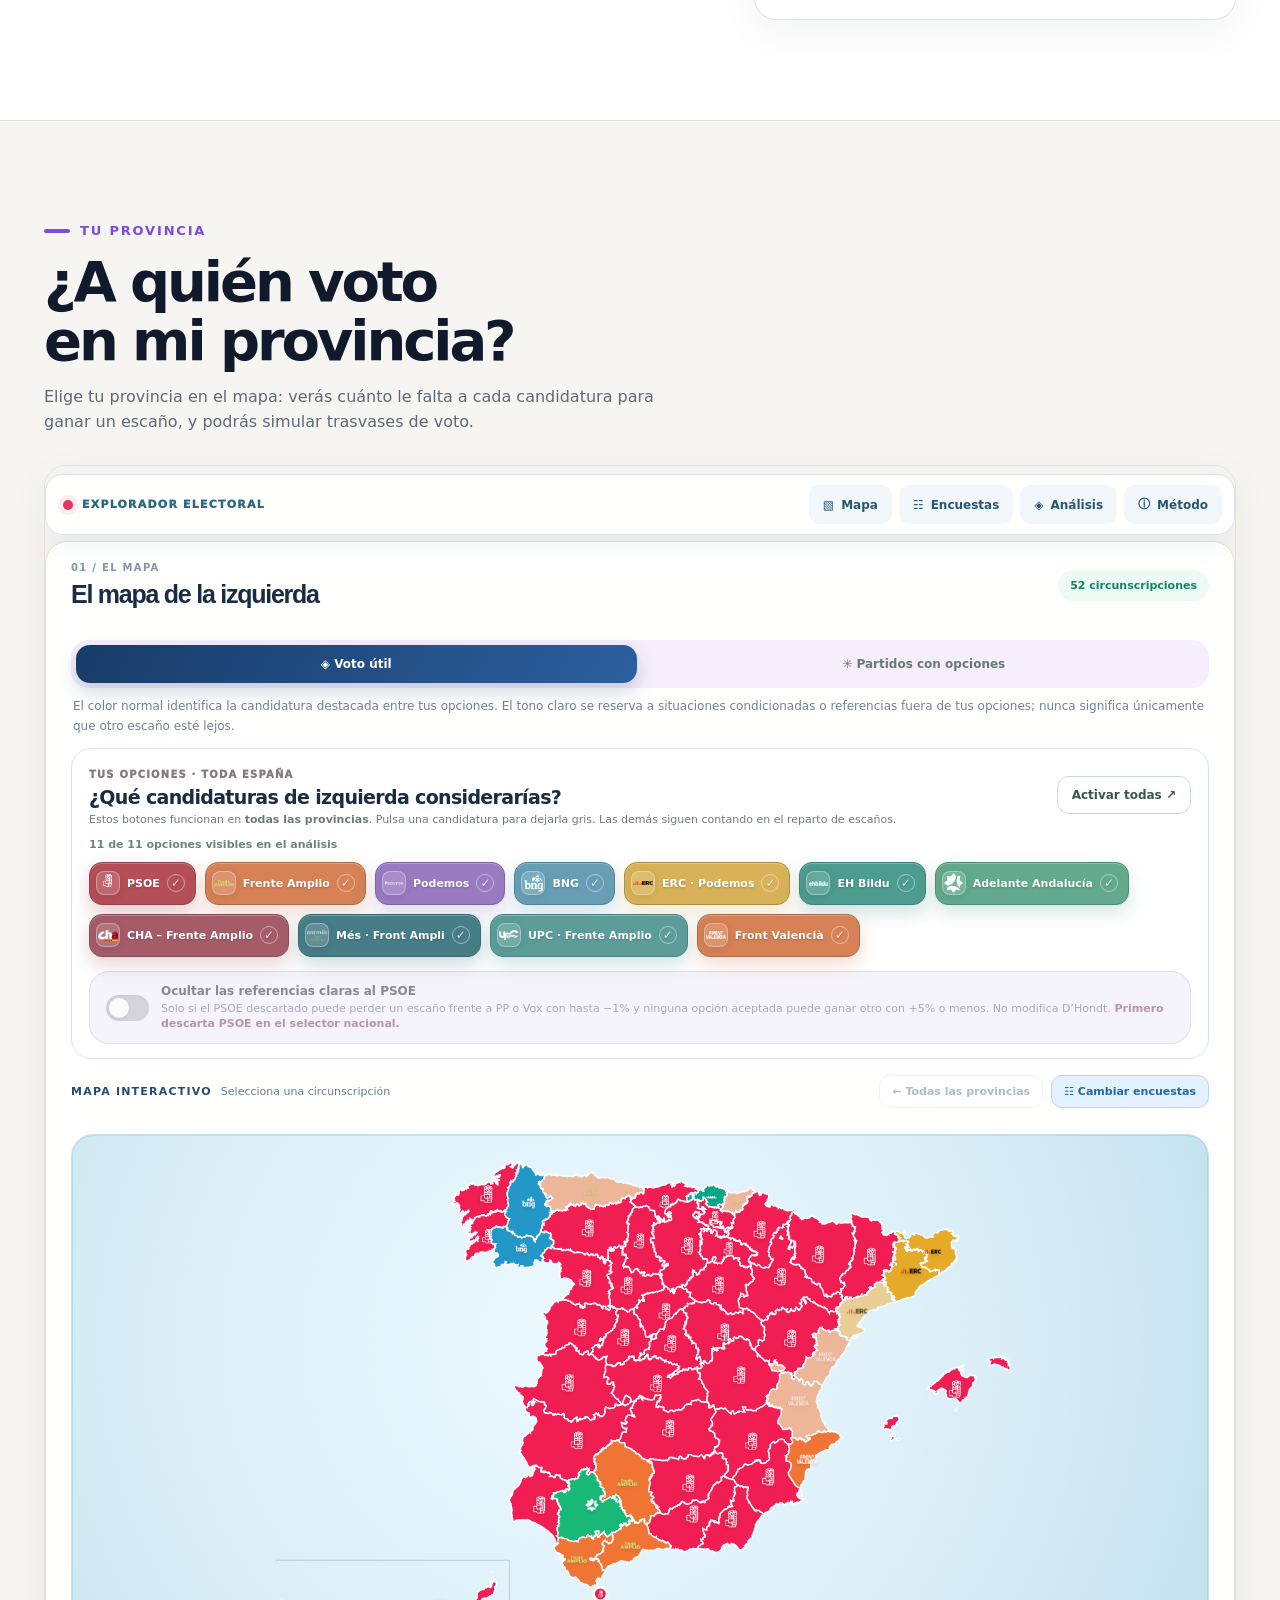
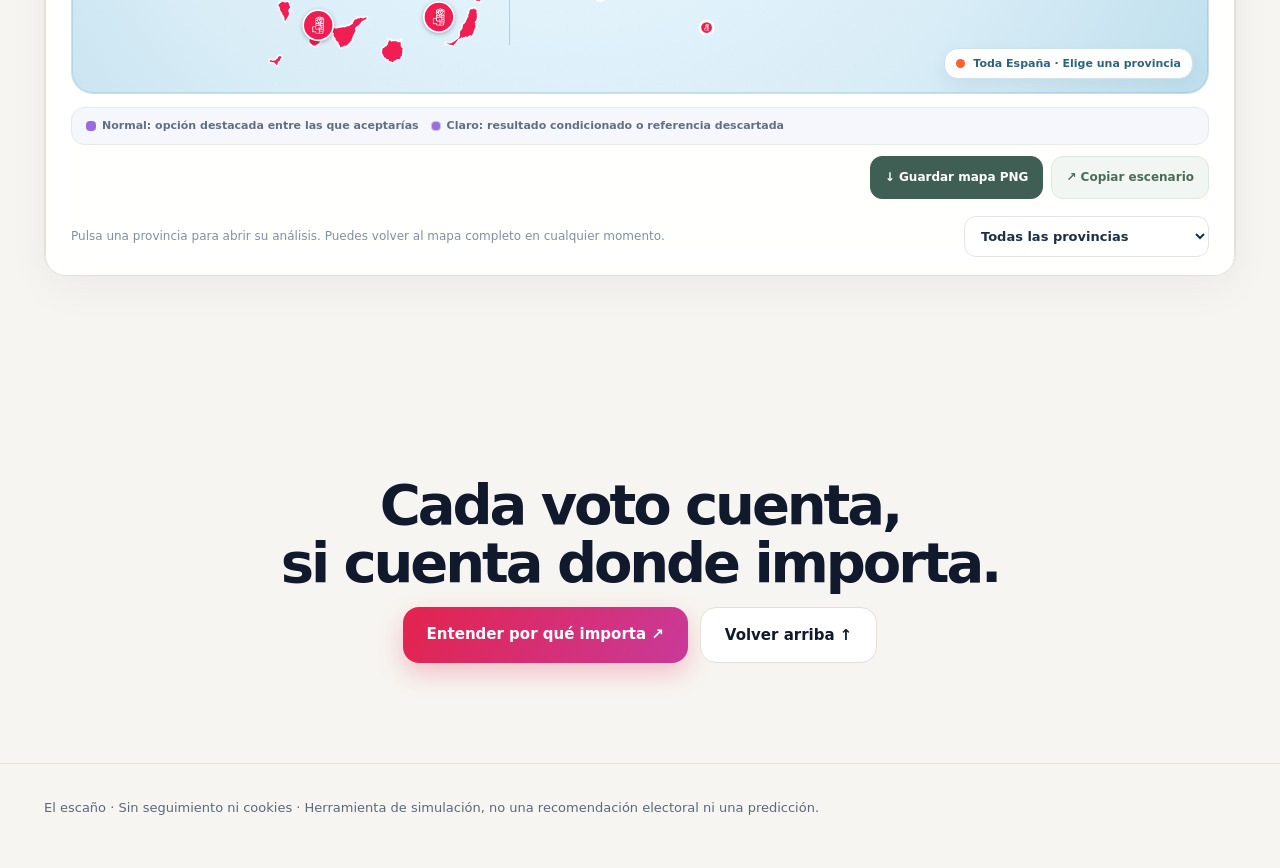
==== commit 5c80b60a: "Add files via upload" ====
--- a/index.html
+++ b/index.html
@@ -1,4 +1,4 @@
-<!DOCTYPE html><html lang="es"><head><meta charset="UTF-8"><meta name="viewport" content="width=device-width,initial-scale=1"><title>Vota Útil · El Escaño</title><meta name="description" content="Quítale la mayoría a la derecha: con el voto útil cae de 188 a 176 escaños según las encuestas."><meta property="og:title" content="Vota Útil · El Escaño"><meta property="og:image" content="https://votautil.pages.dev/social-preview.png"><meta name="twitter:card" content="summary_large_image"><link rel="icon" type="image/svg+xml" href="favicon.svg"><link rel="stylesheet" href="style.css"><meta property="og:type" content="website"><meta property="og:site_name" content="El Escaño"><meta property="og:locale" content="es_ES"><meta property="og:url" content="https://votautil.es/"><meta property="og:description" content="Simulador electoral interactivo del Congreso: explora el reparto de escaños por provincia con D’Hondt."><meta property="og:image:secure_url" content="https://votautil.pages.dev/social-preview.png"><meta property="og:image:type" content="image/png"><meta property="og:image:width" content="1200"><meta property="og:image:height" content="630"><meta property="og:image:alt" content="Vista de Vota Útil y Vota Izquierda junto al hemiciclo del Congreso de los Diputados."><meta name="twitter:title" content="Vota Útil · El Escaño"><meta name="twitter:description" content="Simulador electoral interactivo del Congreso: explora el reparto de escaños por provincia con D’Hondt."><meta name="twitter:image" content="https://votautil.pages.dev/social-preview.png"><meta name="twitter:image:alt" content="Vista de Vota Útil y Vota Izquierda junto al hemiciclo del Congreso de los Diputados."></head><body><div id="pg"></div><header><div class="w"><a class="logo" href="index.html">EL ESCAÑO<b>.</b></a><nav><a href="#top">Inicio</a><a href="por-que.html">¿Por qué importa?</a><a href="#parlamento">Parlamento</a><a class="cta" href="#votar">El mapa</a></nav></div></header>
+<!DOCTYPE html><html lang="es"><head><meta charset="UTF-8"><meta name="viewport" content="width=device-width,initial-scale=1"><title>Vota Útil · El Escaño</title><meta name="description" content="Quítale la mayoría a la derecha: con el voto útil cae de 188 a 176 escaños según las encuestas."><meta property="og:title" content="Vota Útil · El Escaño"><meta property="og:image" content="https://votautil.pages.dev/social-preview.png"><meta name="twitter:card" content="summary_large_image"><link rel="icon" type="image/svg+xml" href="favicon.svg"><link rel="stylesheet" href="style.css"><meta property="og:type" content="website"><meta property="og:site_name" content="El Escaño"><meta property="og:locale" content="es_ES"><meta property="og:url" content="https://votautil.es/"><meta property="og:description" content="En estas elecciones, el voto útil puede decidir si la derecha alcanza la mayoría absoluta. Cada voto cuenta. Cada escaño importa."><meta property="og:image:secure_url" content="https://votautil.pages.dev/social-preview.png"><meta property="og:image:type" content="image/png"><meta property="og:image:width" content="1200"><meta property="og:image:height" content="630"><meta property="og:image:alt" content="Vista de Vota Útil y Vota Izquierda junto al hemiciclo del Congreso de los Diputados."><meta name="twitter:title" content="Vota Útil · El Escaño"><meta name="twitter:description" content="En estas elecciones, el voto útil puede decidir si la derecha alcanza la mayoría absoluta. Cada voto cuenta. Cada escaño importa."><meta name="twitter:image" content="https://votautil.pages.dev/social-preview.png"><meta name="twitter:image:alt" content="Vista de Vota Útil y Vota Izquierda junto al hemiciclo del Congreso de los Diputados."></head><body><div id="pg"></div><header><div class="w"><a class="logo" href="index.html">EL ESCAÑO<b>.</b></a><nav><a href="#top">Inicio</a><a href="por-que.html">¿Por qué importa?</a><a href="#parlamento">Parlamento</a><a class="cta" href="#votar">El mapa</a></nav></div></header>
 <main id="top"><div class="hero"><div class="w"><div><div class="eye">Simulador D’Hondt · Congreso</div><h1>Vota Útil.<span class="typed"><span id="ty"></span><span class="caret"></span></span></h1><p class="lead">Con D’Hondt el voto disperso se pierde. Descubre cómo concentrarlo le quita la mayoría a la derecha, y qué votar en cada provincia.</p><div class="btns"><a class="btn b1" href="por-que.html">¿Por qué importa? ↗</a><a class="btn b2" href="#votar">El mapa del voto útil ↓</a></div></div>
 <div><svg class="hemi" id="h1" viewBox="-165 -165 330 175" role="img" aria-label="Hemiciclo: escaños de la derecha"></svg><div class="big"><strong id="hn">188</strong><span>escaños de la derecha con voto útil · hoy <b id="h0"></b></span><small>Mayoría absoluta: 176</small></div></div></div></div></div>
 <section id="parlamento" style="background:#fff;border-block:1px solid var(--line)"><div class="w"><div class="par"><div><h2 class="rv">Quítale la mayoría<br>a la derecha.</h2><p class="sub rv" id="txt"></p><div class="card rv ch" style="padding:18px 18px 8px"><svg viewBox="-110 -120 220 132" role="img" aria-label="Reparto de bloques en el Congreso" style="width:100%;display:block"><g fill="none" stroke-width="38" pathLength="350"><path d="M-80 0A80 80 0 0 1 80 0" stroke="#eceae4"/><path id="a0" d="M-80 0A80 80 0 0 1 80 0" pathLength="350" stroke="#e3234d" style="transition:stroke-dasharray .7s,stroke-dashoffset .7s"/><path id="a1" d="M-80 0A80 80 0 0 1 80 0" pathLength="350" stroke="#aab4c0" style="transition:stroke-dasharray .7s,stroke-dashoffset .7s"/><path id="a2" d="M-80 0A80 80 0 0 1 80 0" pathLength="350" stroke="#3b6fb0" style="transition:stroke-dasharray .7s,stroke-dashoffset .7s"/></g><line x1="0" y1="-104" x2="0" y2="-54" stroke="#101a2c" stroke-width="2.5"/><text x="0" y="-108" text-anchor="middle" font-size="9" font-weight="800" fill="#101a2c">MAYORÍA · 176</text><text id="cl" x="-34" y="-12" text-anchor="middle" font-size="26" font-weight="900" fill="#e3234d"></text><text x="-34" y="2" text-anchor="middle" font-size="8" fill="#5d6879">IZQUIERDA</text><text id="cr" x="34" y="-12" text-anchor="middle" font-size="26" font-weight="900" fill="#3b6fb0"></text><text x="34" y="2" text-anchor="middle" font-size="8" fill="#5d6879">DERECHA</text></svg></div></div><div class="card mob rv"><h3>Combina las dos palancas</h3><p>1 · Voto útil conseguido: % del voto de izquierdas sin escaño que se concentra.</p><div class="bar" style="margin:6px 0 2px"><i id="tb" style="background:linear-gradient(90deg,var(--acc),var(--acc2));width:100%;transition:width .3s"></i></div><input class="sl" id="sv" type="range" min="0" max="100" value="100" aria-label="Porcentaje de voto útil conseguido"><div class="sll"><span>0% · como hoy</span><b id="tv">100%</b><span>100%</span></div><p style="margin-top:14px">2 · ¿Y si nos movilizamos más allá de las encuestas? Puntos extra de voto de izquierdas, de gente que hoy no vota.</p><input class="sl" id="sl" type="range" min="0" max="60" value="0" aria-label="Movilización extra"><div class="sll"><span>0 · solo encuestas</span><b id="pv">+0</b><span>+6 puntos</span></div><div class="blocs" id="blocs"></div><div class="msg" id="msg"></div><p class="note">Techo teórico con supuestos simples: el voto de izquierdas sin escaño se concentra en la lista más fuerte de cada provincia y la movilización se reparte entre las listas de izquierdas. No es una predicción.</p></div></div></div></section>
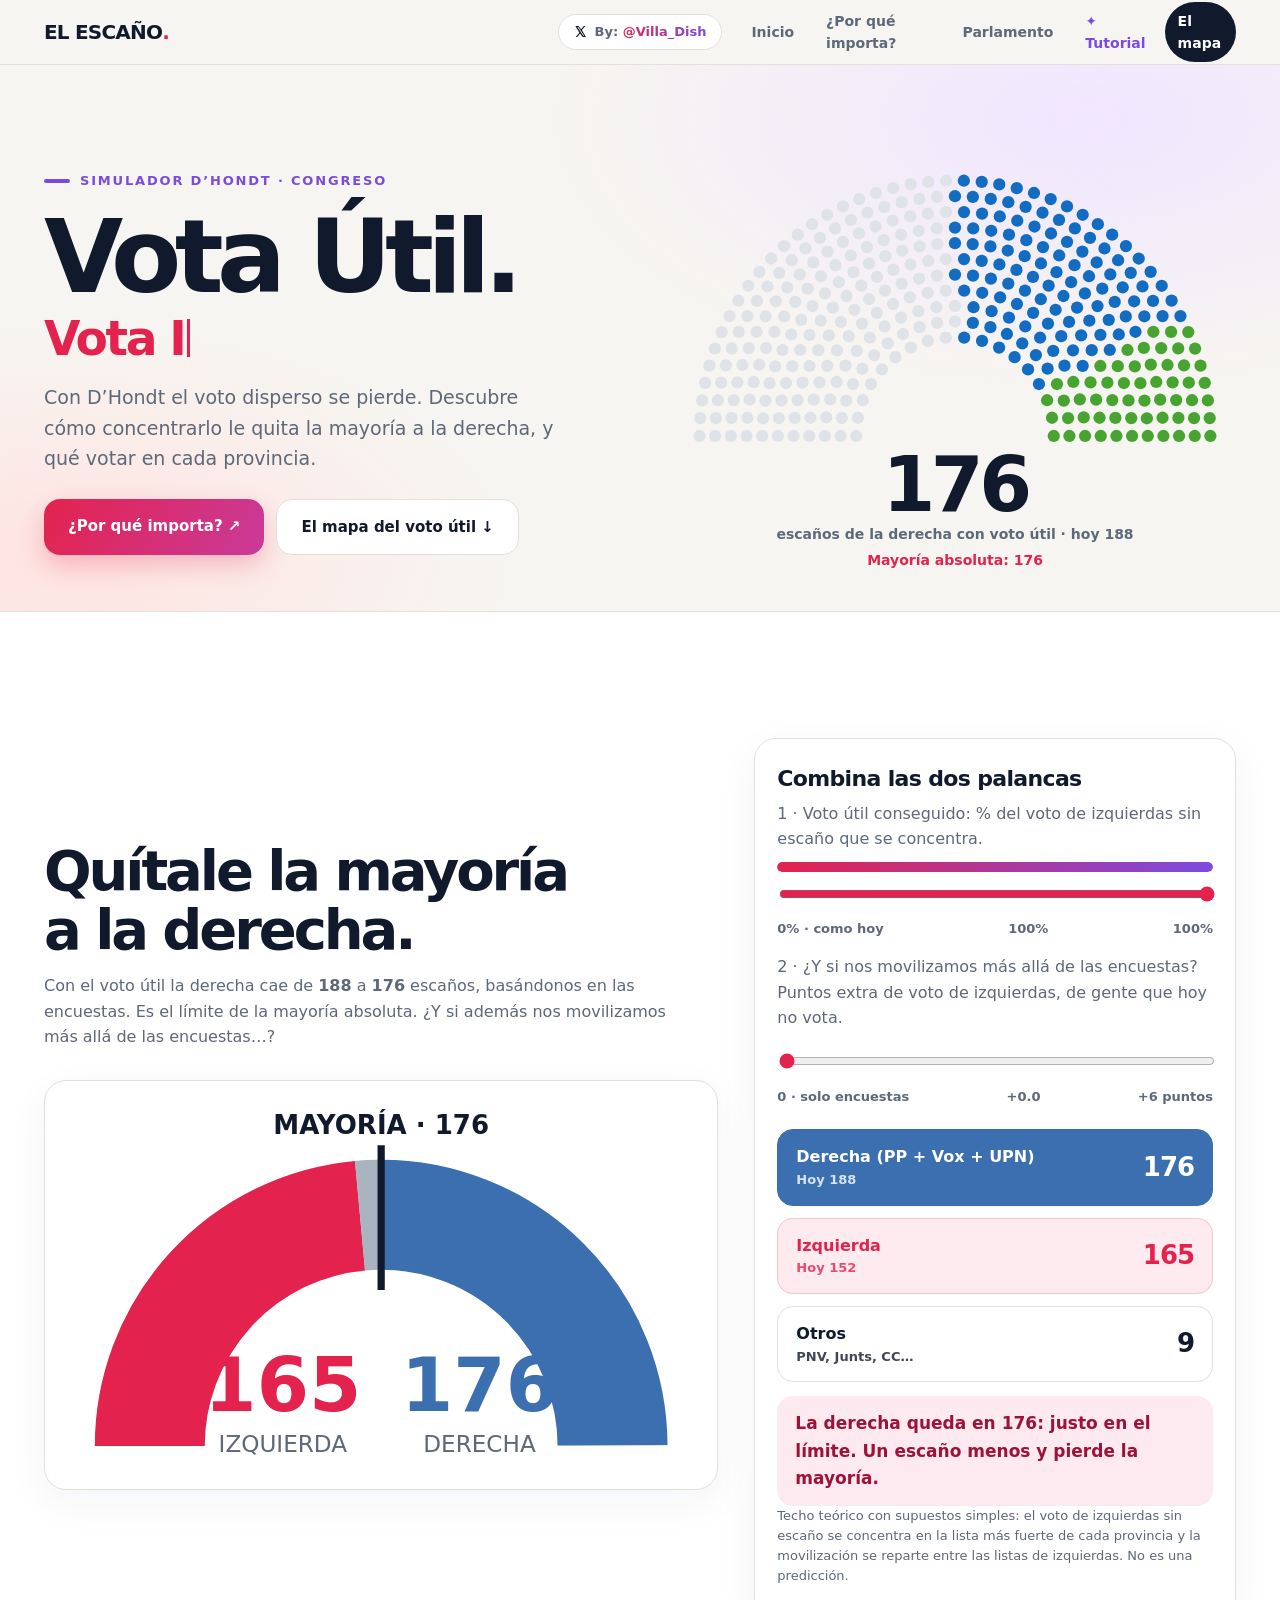
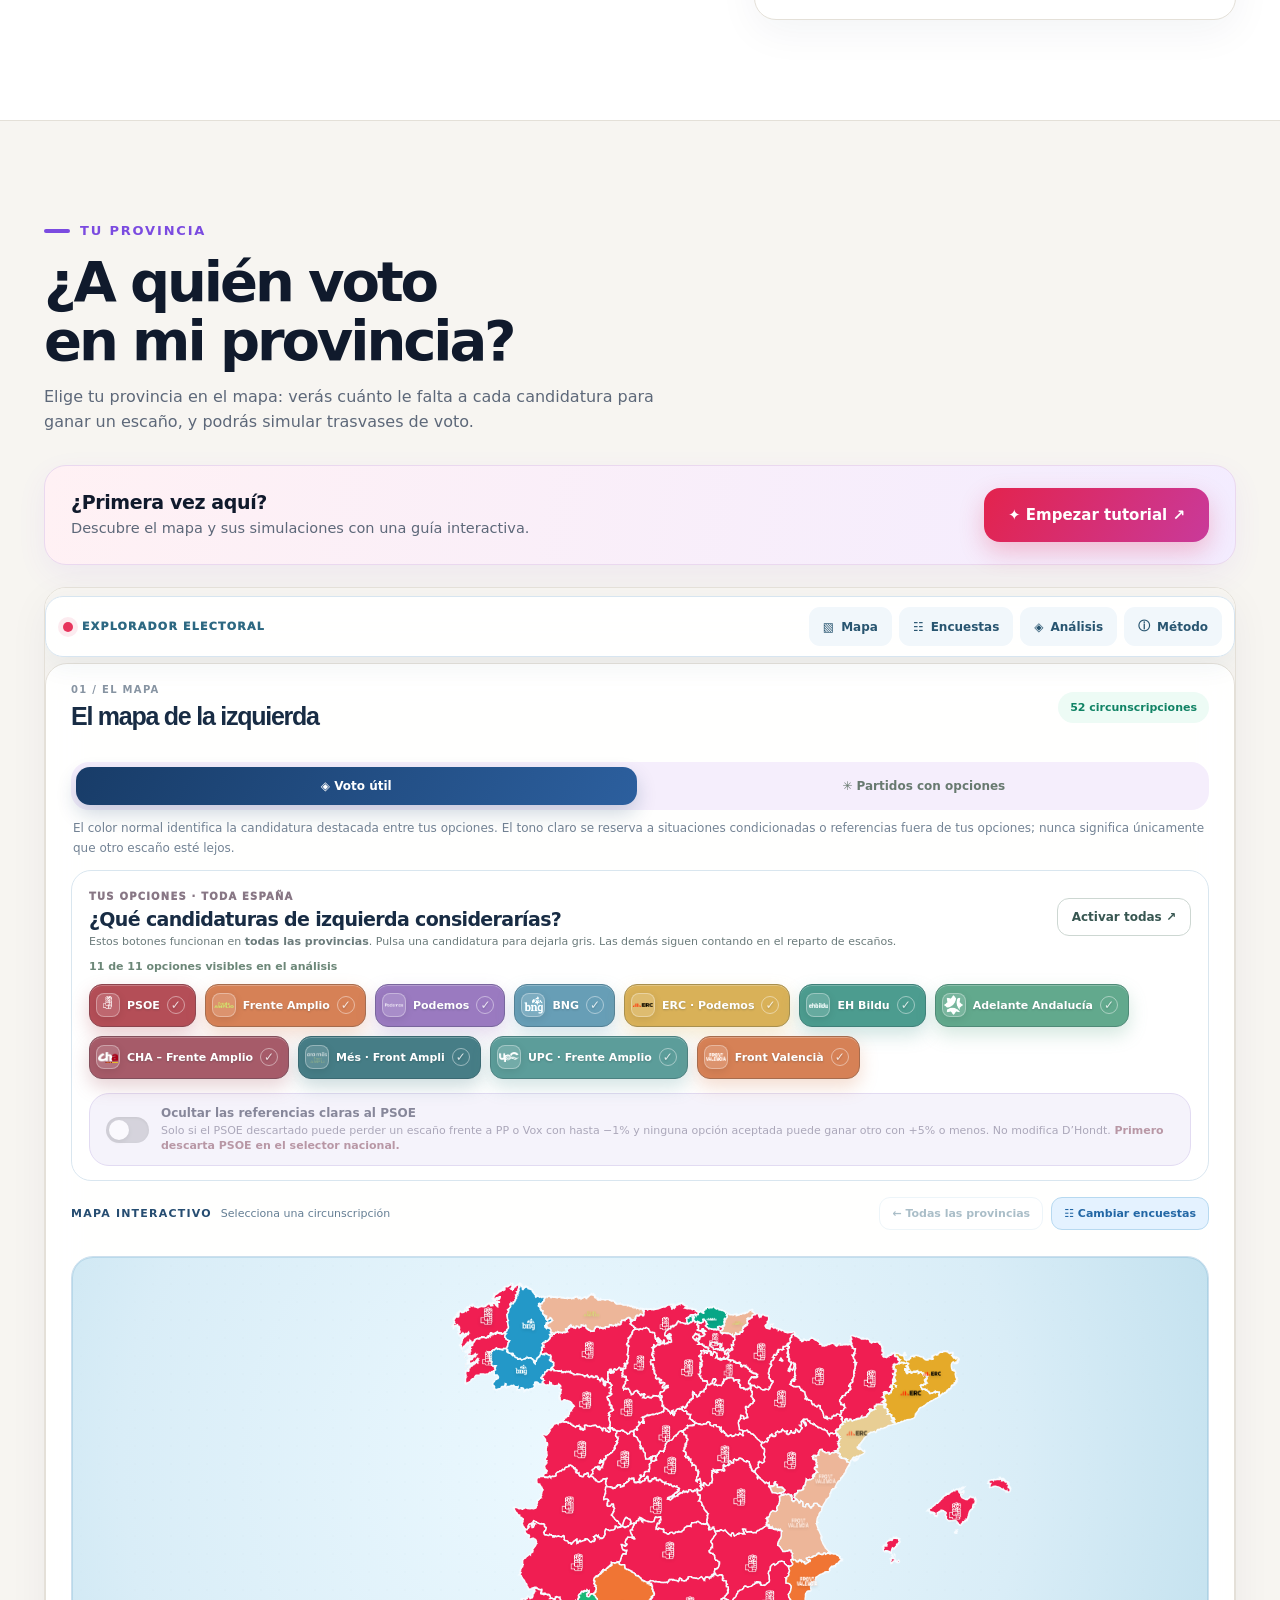
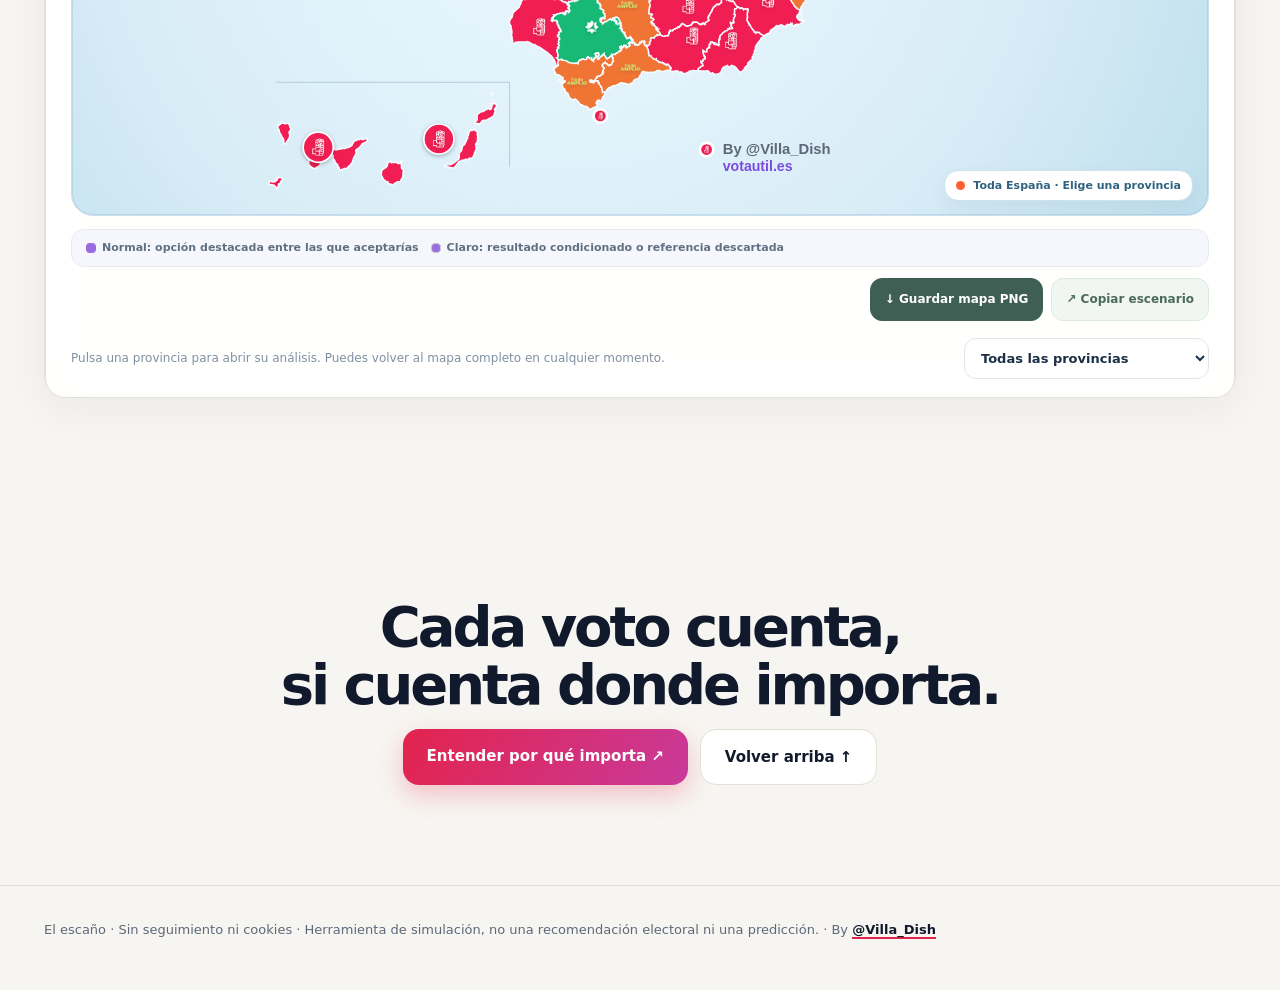
==== commit 572cee84: "Add files via upload" ====
--- a/index.html
+++ b/index.html
@@ -1,9 +1,9 @@
-<!DOCTYPE html><html lang="es"><head><meta charset="UTF-8"><meta name="viewport" content="width=device-width,initial-scale=1"><title>Vota Útil · El Escaño</title><meta name="description" content="Quítale la mayoría a la derecha: con el voto útil cae de 188 a 176 escaños según las encuestas."><meta property="og:title" content="Vota Útil · El Escaño"><meta property="og:image" content="https://votautil.pages.dev/social-preview.png"><meta name="twitter:card" content="summary_large_image"><link rel="icon" type="image/svg+xml" href="favicon.svg"><link rel="stylesheet" href="style.css"><meta property="og:type" content="website"><meta property="og:site_name" content="El Escaño"><meta property="og:locale" content="es_ES"><meta property="og:url" content="https://votautil.es/"><meta property="og:description" content="En estas elecciones, el voto útil puede decidir si la derecha alcanza la mayoría absoluta. Cada voto cuenta. Cada escaño importa."><meta property="og:image:secure_url" content="https://votautil.pages.dev/social-preview.png"><meta property="og:image:type" content="image/png"><meta property="og:image:width" content="1200"><meta property="og:image:height" content="630"><meta property="og:image:alt" content="Vista de Vota Útil y Vota Izquierda junto al hemiciclo del Congreso de los Diputados."><meta name="twitter:title" content="Vota Útil · El Escaño"><meta name="twitter:description" content="En estas elecciones, el voto útil puede decidir si la derecha alcanza la mayoría absoluta. Cada voto cuenta. Cada escaño importa."><meta name="twitter:image" content="https://votautil.pages.dev/social-preview.png"><meta name="twitter:image:alt" content="Vista de Vota Útil y Vota Izquierda junto al hemiciclo del Congreso de los Diputados."></head><body><div id="pg"></div><header><div class="w"><a class="logo" href="index.html">EL ESCAÑO<b>.</b></a><nav><a href="#top">Inicio</a><a href="por-que.html">¿Por qué importa?</a><a href="#parlamento">Parlamento</a><a class="cta" href="#votar">El mapa</a></nav></div></header>
+<!DOCTYPE html><html lang="es"><head><meta charset="UTF-8"><meta name="viewport" content="width=device-width,initial-scale=1"><title>Vota Útil · El Escaño</title><meta name="description" content="Quítale la mayoría a la derecha: con el voto útil cae de 188 a 176 escaños según las encuestas."><meta property="og:title" content="Vota Útil · El Escaño"><meta property="og:image" content="https://votautil.pages.dev/social-preview.png"><meta name="twitter:card" content="summary_large_image"><link rel="icon" type="image/svg+xml" href="favicon.svg"><link rel="stylesheet" href="style.css"><meta property="og:type" content="website"><meta property="og:site_name" content="El Escaño"><meta property="og:locale" content="es_ES"><meta property="og:url" content="https://votautil.es/"><meta property="og:description" content="En estas elecciones, el voto útil puede decidir si la derecha alcanza la mayoría absoluta. Cada voto cuenta. Cada escaño importa."><meta property="og:image:secure_url" content="https://votautil.pages.dev/social-preview.png"><meta property="og:image:type" content="image/png"><meta property="og:image:width" content="1200"><meta property="og:image:height" content="630"><meta property="og:image:alt" content="Vista de Vota Útil y Vota Izquierda junto al hemiciclo del Congreso de los Diputados."><meta name="twitter:title" content="Vota Útil · El Escaño"><meta name="twitter:description" content="En estas elecciones, el voto útil puede decidir si la derecha alcanza la mayoría absoluta. Cada voto cuenta. Cada escaño importa."><meta name="twitter:image" content="https://votautil.pages.dev/social-preview.png"><meta name="twitter:image:alt" content="Vista de Vota Útil y Vota Izquierda junto al hemiciclo del Congreso de los Diputados."></head><body><div id="pg"></div><div id="tdim"></div><header><div class="w"><a class="logo" href="index.html">EL ESCAÑO<b>.</b></a><a class="by" href="https://x.com/Villa_Dish" target="_blank" rel="noopener" aria-label="Creado por @Villa_Dish en X"><svg viewBox="0 0 24 24" width="13" height="13" aria-hidden="true"><path fill="currentColor" d="M18.2 2H21l-6.5 7.4L22 22h-6l-4.7-6.2L5.9 22H3l7-7.9L2.5 2h6.1l4.3 5.7L18.2 2zm-1 18h1.7L7.9 3.9H6.1L17.2 20z"/></svg><span>By: <b>@Villa_Dish</b></span></a><nav><a href="#top" class="ni">Inicio</a><a href="por-que.html">¿Por qué<span class="x"> importa</span>?</a><a href="#parlamento">Parlamento</a><a href="#tutorial" class="nt" data-tut>✦ Tutorial</a><a class="cta" href="#votar">El mapa</a></nav></div></header>
 <main id="top"><div class="hero"><div class="w"><div><div class="eye">Simulador D’Hondt · Congreso</div><h1>Vota Útil.<span class="typed"><span id="ty"></span><span class="caret"></span></span></h1><p class="lead">Con D’Hondt el voto disperso se pierde. Descubre cómo concentrarlo le quita la mayoría a la derecha, y qué votar en cada provincia.</p><div class="btns"><a class="btn b1" href="por-que.html">¿Por qué importa? ↗</a><a class="btn b2" href="#votar">El mapa del voto útil ↓</a></div></div>
 <div><svg class="hemi" id="h1" viewBox="-165 -165 330 175" role="img" aria-label="Hemiciclo: escaños de la derecha"></svg><div class="big"><strong id="hn">188</strong><span>escaños de la derecha con voto útil · hoy <b id="h0"></b></span><small>Mayoría absoluta: 176</small></div></div></div></div></div>
 <section id="parlamento" style="background:#fff;border-block:1px solid var(--line)"><div class="w"><div class="par"><div><h2 class="rv">Quítale la mayoría<br>a la derecha.</h2><p class="sub rv" id="txt"></p><div class="card rv ch" style="padding:18px 18px 8px"><svg viewBox="-110 -120 220 132" role="img" aria-label="Reparto de bloques en el Congreso" style="width:100%;display:block"><g fill="none" stroke-width="38" pathLength="350"><path d="M-80 0A80 80 0 0 1 80 0" stroke="#eceae4"/><path id="a0" d="M-80 0A80 80 0 0 1 80 0" pathLength="350" stroke="#e3234d" style="transition:stroke-dasharray .7s,stroke-dashoffset .7s"/><path id="a1" d="M-80 0A80 80 0 0 1 80 0" pathLength="350" stroke="#aab4c0" style="transition:stroke-dasharray .7s,stroke-dashoffset .7s"/><path id="a2" d="M-80 0A80 80 0 0 1 80 0" pathLength="350" stroke="#3b6fb0" style="transition:stroke-dasharray .7s,stroke-dashoffset .7s"/></g><line x1="0" y1="-104" x2="0" y2="-54" stroke="#101a2c" stroke-width="2.5"/><text x="0" y="-108" text-anchor="middle" font-size="9" font-weight="800" fill="#101a2c">MAYORÍA · 176</text><text id="cl" x="-34" y="-12" text-anchor="middle" font-size="26" font-weight="900" fill="#e3234d"></text><text x="-34" y="2" text-anchor="middle" font-size="8" fill="#5d6879">IZQUIERDA</text><text id="cr" x="34" y="-12" text-anchor="middle" font-size="26" font-weight="900" fill="#3b6fb0"></text><text x="34" y="2" text-anchor="middle" font-size="8" fill="#5d6879">DERECHA</text></svg></div></div><div class="card mob rv"><h3>Combina las dos palancas</h3><p>1 · Voto útil conseguido: % del voto de izquierdas sin escaño que se concentra.</p><div class="bar" style="margin:6px 0 2px"><i id="tb" style="background:linear-gradient(90deg,var(--acc),var(--acc2));width:100%;transition:width .3s"></i></div><input class="sl" id="sv" type="range" min="0" max="100" value="100" aria-label="Porcentaje de voto útil conseguido"><div class="sll"><span>0% · como hoy</span><b id="tv">100%</b><span>100%</span></div><p style="margin-top:14px">2 · ¿Y si nos movilizamos más allá de las encuestas? Puntos extra de voto de izquierdas, de gente que hoy no vota.</p><input class="sl" id="sl" type="range" min="0" max="60" value="0" aria-label="Movilización extra"><div class="sll"><span>0 · solo encuestas</span><b id="pv">+0</b><span>+6 puntos</span></div><div class="blocs" id="blocs"></div><div class="msg" id="msg"></div><p class="note">Techo teórico con supuestos simples: el voto de izquierdas sin escaño se concentra en la lista más fuerte de cada provincia y la movilización se reparte entre las listas de izquierdas. No es una predicción.</p></div></div></div></section>
-<section id="votar"><div class="w"><div class="eye rv">Tu provincia</div><h2 class="rv" style="margin-top:12px">¿A quién voto<br>en mi provincia?</h2><p class="sub rv">Elige tu provincia en el mapa: verás cuánto le falta a cada candidatura para ganar un escaño, y podrás simular trasvases de voto.</p><iframe class="ex" id="ex" src="explorer.html" title="Explorador de voto útil por provincia" loading="lazy"></iframe></div></section>
-<section class="end"><div class="w"><h2 class="rv">Cada voto cuenta,<br>si cuenta donde importa.</h2><div class="btns rv"><a class="btn b1" href="por-que.html">Entender por qué importa ↗</a><a class="btn b2" href="#top">Volver arriba ↑</a></div></div></section></main><footer><div class="w">El escaño · Sin seguimiento ni cookies · Herramienta de simulación, no una recomendación electoral ni una predicción.</div></footer><script>addEventListener('scroll',()=>{const d=document.documentElement;document.getElementById('pg').style.width=100*d.scrollTop/(d.scrollHeight-d.clientHeight)+'%'},{passive:true})</script><script src="core.js"></script><script>
+<section id="votar"><div class="w"><div class="eye rv">Tu provincia</div><h2 class="rv" style="margin-top:12px">¿A quién voto<br>en mi provincia?</h2><p class="sub rv">Elige tu provincia en el mapa: verás cuánto le falta a cada candidatura para ganar un escaño, y podrás simular trasvases de voto.</p><div class="tutbar rv"><div><b>¿Primera vez aquí?</b><span>Descubre el mapa y sus simulaciones con una guía interactiva.</span></div><button type="button" class="btn b1" data-tut>✦ Empezar tutorial ↗</button></div><iframe class="ex" id="ex" src="explorer.html" title="Explorador de voto útil por provincia" ></iframe></div></section>
+<section class="end"><div class="w"><h2 class="rv">Cada voto cuenta,<br>si cuenta donde importa.</h2><div class="btns rv"><a class="btn b1" href="por-que.html">Entender por qué importa ↗</a><a class="btn b2" href="#top">Volver arriba ↑</a></div></div></section></main><footer><div class="w">El escaño · Sin seguimiento ni cookies · Herramienta de simulación, no una recomendación electoral ni una predicción. · By <a class="fby" href="https://x.com/Villa_Dish" target="_blank" rel="noopener">@Villa_Dish</a></div></footer><script>addEventListener('scroll',()=>{const d=document.documentElement;document.getElementById('pg').style.width=100*d.scrollTop/(d.scrollHeight-d.clientHeight)+'%'},{passive:true})</script><script src="core.js"></script><script>
 const ease=x=>1-Math.pow(1-x,3),rm=matchMedia('(prefers-reduced-motion:reduce)').matches;
 let Tv=1,M=0;const mv=(p,m,t)=>{const v={...D[p].votes},b=dh(v,D[p].seats);let l;for(const k of L)if(v[k]&&(!l||v[k]>v[l]))l=k;for(const k of L)if(k!==l&&v[k]&&!b[k]){v[l]+=v[k]*t;v[k]*=1-t}const s=L.reduce((n,k)=>n+(v[k]||0),0);for(const k of L)if(v[k])v[k]+=m*v[k]/s;return dh(v,D[p].seats)};
 const tot=(m,t=Tv)=>{const o={};P.forEach(p=>{const c=mv(p,m,t);for(const k in c)o[k]=(o[k]||0)+c[k]});return o};
@@ -21,4 +21,13 @@
 upd();dr(rm?0:1);$('hn').textContent=rm?r1:r0;if(!rm){setTimeout(()=>{const t0=performance.now();(function f(n){const x=Math.min(1,(n-t0)/2200);if(x<1){requestAnimationFrame(f)}else dr();$('hn').textContent=Math.round(r0+(r1-r0)*ease(x))})(t0)},800)}
 addEventListener('message',e=>{if(e.data&&e.data.h)$('ex').style.height=e.data.h+'px';if(e.data&&e.data.top)$('ex').scrollIntoView()});
 const ro=new IntersectionObserver(es=>es.forEach(e=>{if(e.isIntersecting){e.target.classList.add('in');ro.unobserve(e.target)}}),{threshold:.15});document.querySelectorAll('.rv').forEach(e=>ro.observe(e));
+
+const ex=$('ex');let exLoaded=false;ex.addEventListener('load',()=>{exLoaded=true});
+const sendTut=()=>ex.contentWindow.postMessage({tut:'start',vh:innerHeight},'*');
+function startTut(){ex.scrollIntoView({behavior:rm?'auto':'smooth',block:'start'});setTimeout(()=>exLoaded?sendTut():ex.addEventListener('load',sendTut,{once:true}),rm?0:500)}
+document.querySelectorAll('[data-tut]').forEach(b=>b.onclick=e=>{e.preventDefault();startTut()});if(location.hash==='#tutorial')setTimeout(startTut,600);
+addEventListener('message',e=>{const d=e.data||{};if(d.tut==='start')document.body.classList.add('tut');if(d.tut==='end')document.body.classList.remove('tut');
+ if(d.focus){const y0=ex.getBoundingClientRect().top+scrollY,t=d.focus[0]+y0,b=d.focus[1]+y0,av=innerHeight-110;scrollTo({top:Math.max(0,b-t<=av?(t+b)/2-innerHeight/2+30:t-80),behavior:rm?'auto':'smooth'})}});
+addEventListener('keydown',e=>{if(document.body.classList.contains('tut')&&['ArrowLeft','ArrowRight','Escape'].includes(e.key)){e.preventDefault();ex.contentWindow.postMessage({key:e.key},'*')}});
+$('tdim').onclick=()=>ex.contentWindow.postMessage({key:'Escape'},'*');addEventListener('resize',()=>{if(document.body.classList.contains('tut'))ex.contentWindow.postMessage({vh:innerHeight},'*')});
 </script></body></html>
--- a/style.css
+++ b/style.css
@@ -54,3 +54,21 @@
 nav a{position:relative}nav a:not(.cta):after{content:"";position:absolute;left:12px;right:12px;bottom:5px;height:2px;border-radius:2px;background:linear-gradient(90deg,var(--acc),var(--acc2));transform:scaleX(0);transform-origin:right;transition:transform .4s cubic-bezier(.65,0,.35,1)}
 nav a:not(.cta):hover,nav a:not(.cta):focus-visible{background:transparent;color:var(--ink)}nav a:not(.cta):hover:after,nav a:not(.cta):focus-visible:after{transform:scaleX(1);transform-origin:left}
 nav a.cta{transition:background .35s,transform .35s,box-shadow .35s}nav a.cta:hover{background:linear-gradient(120deg,var(--acc),#c93a9a);transform:translateY(-2px);box-shadow:0 8px 20px #e3234d40}
+
+header .w{display:grid;grid-template-columns:minmax(0,1fr) auto minmax(0,1fr)}.logo{justify-self:start}nav{justify-self:end}
+.by{display:inline-flex;align-items:center;gap:8px;padding:7px 15px;border-radius:99px;background:#fff;border:1px solid var(--line);font-size:13px;font-weight:700;color:var(--mut);text-decoration:none;position:relative;overflow:hidden;transition:transform .3s,box-shadow .3s,border-color .3s}
+.by b{background:linear-gradient(90deg,var(--acc),var(--acc2));-webkit-background-clip:text;background-clip:text;color:transparent;font-weight:850}
+.by svg{color:var(--ink);transition:transform .4s}.by:hover{transform:translateY(-2px);box-shadow:0 10px 24px #7b4be02e;border-color:#cdbdf5}.by:hover svg{transform:rotate(360deg) scale(1.1)}
+.by:after{content:"";position:absolute;inset:0;background:linear-gradient(110deg,transparent 30%,#ffffffb0 50%,transparent 70%);transform:translateX(-120%);transition:transform .7s}.by:hover:after{transform:translateX(120%)}
+.fby{font-weight:800;color:var(--ink);text-decoration:none;border-bottom:2px solid var(--acc);transition:color .25s,border-color .25s}.fby:hover{color:var(--acc2);border-color:var(--acc2)}
+#tdim{position:fixed;inset:0;background:rgba(10,16,32,.7);backdrop-filter:blur(2px);z-index:55;opacity:0;pointer-events:none;transition:opacity .45s}body.tut #tdim{opacity:1;pointer-events:auto}body.tut .ex{position:relative;z-index:60}
+@media(max-width:900px){header .w{height:auto;grid-template-columns:auto minmax(0,1fr);grid-template-areas:"l n" "b b";padding-top:4px;padding-bottom:8px;row-gap:2px}.logo{grid-area:l}nav{grid-area:n}.by{grid-area:b;justify-self:center;padding:5px 13px;font-size:12px}header{z-index:20}}
+@media(max-width:900px){header .w{grid-template-columns:auto minmax(0,1fr);grid-template-areas:"l b" "n n";row-gap:0;padding-top:8px;padding-bottom:2px}.by{grid-area:b;justify-self:end;padding:5px 12px}nav{grid-area:n;max-width:none;width:100%;justify-self:stretch;justify-content:space-between}nav a,nav a:not(.cta){padding:10px 8px;font-size:13px}}
+
+nav a.nt{color:var(--acc2);font-weight:750}
+.tutbar{display:flex;align-items:center;justify-content:space-between;gap:22px;padding:22px 26px;border-radius:22px;border:1px solid #ead8ef;background:linear-gradient(100deg,#fff1f4,#f3ecff);margin:0 0 22px;box-shadow:0 10px 30px #7b4be012}
+.tutbar b{display:block;font-size:19px;letter-spacing:-.02em;line-height:1.3}.tutbar span{color:var(--mut);font-size:14.5px}.tutbar .btn{white-space:nowrap;animation:tbp 2.4s ease-in-out infinite}
+@keyframes tbp{50%{box-shadow:0 10px 34px #e3234d66}}
+@media(max-width:900px){header nav a.ni{display:none!important}.tutbar{flex-direction:column;align-items:stretch;padding:18px;gap:14px}.tutbar .btn{width:100%}}
+@media(prefers-reduced-motion:reduce){.tutbar .btn{animation:none}}
+@media(max-width:430px){nav .x{display:none}header nav a,header nav a:not(.cta){padding:10px 6px;font-size:12.5px}}
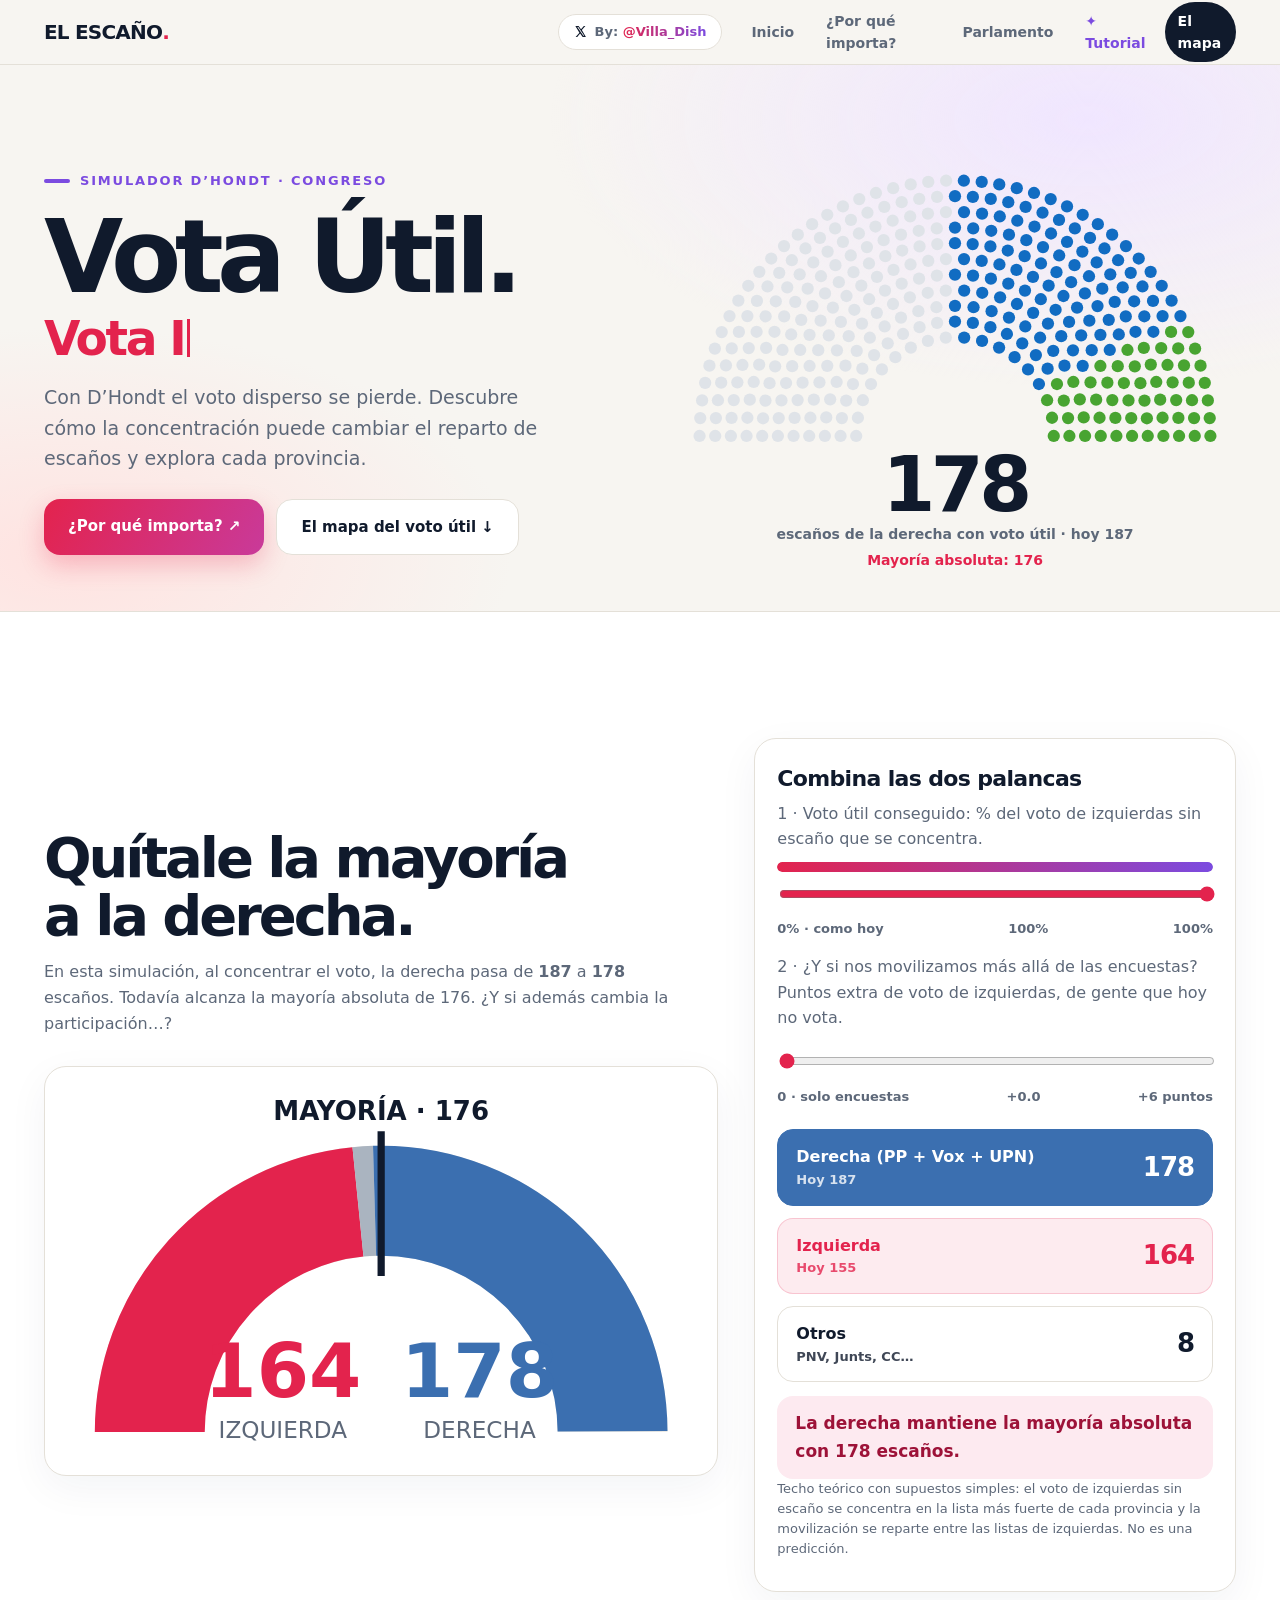
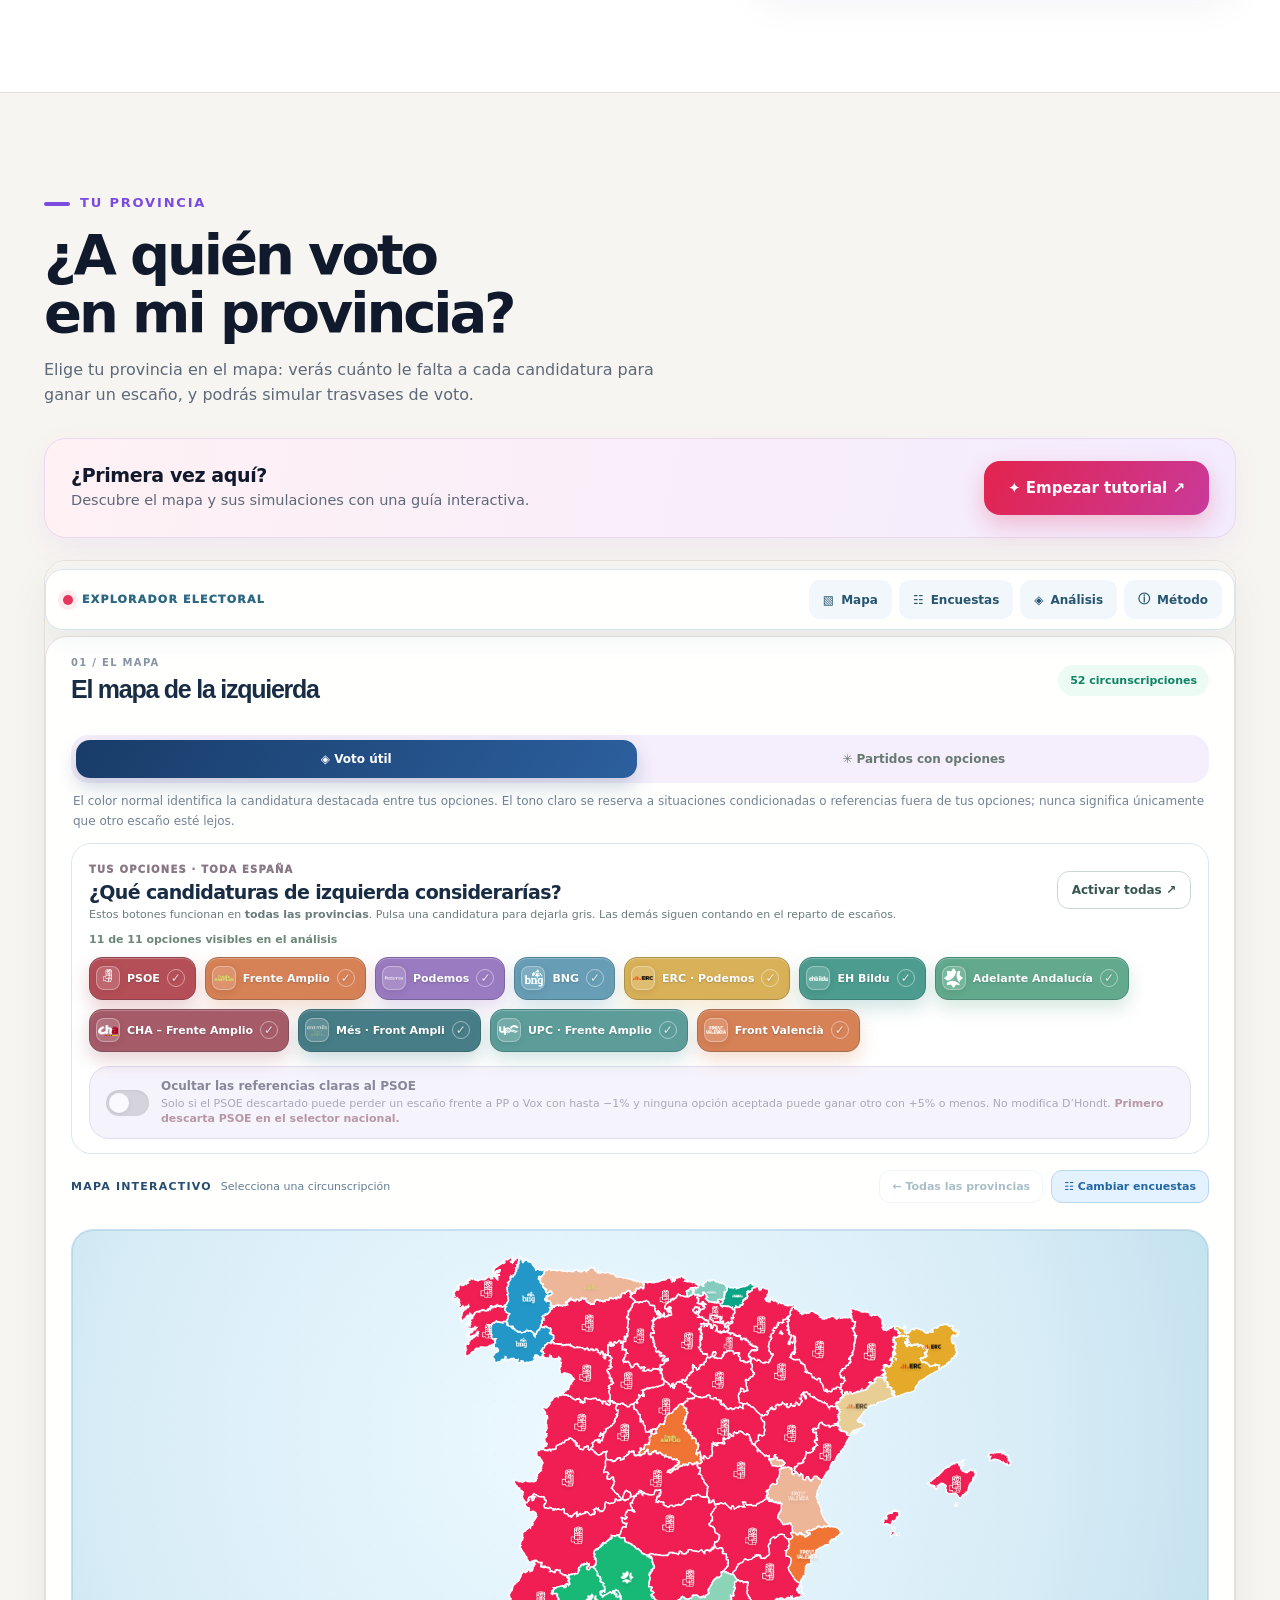
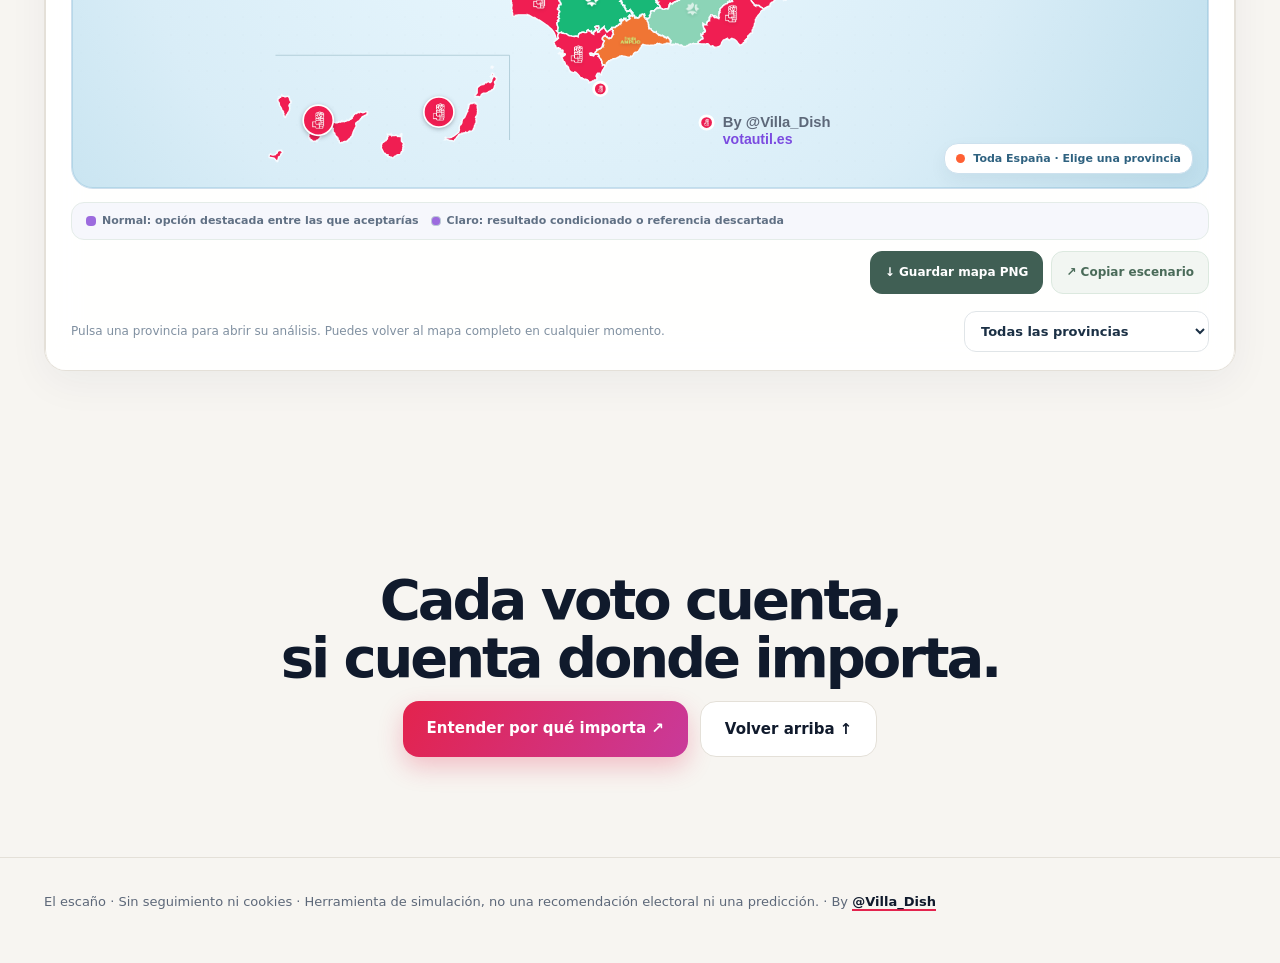
==== commit af33bfef: "Add files via upload" ====
--- a/index.html
+++ b/index.html
@@ -1,6 +1,6 @@
-<!DOCTYPE html><html lang="es"><head><meta charset="UTF-8"><meta name="viewport" content="width=device-width,initial-scale=1"><title>Vota Útil · El Escaño</title><meta name="description" content="Quítale la mayoría a la derecha: con el voto útil cae de 188 a 176 escaños según las encuestas."><meta property="og:title" content="Vota Útil · El Escaño"><meta property="og:image" content="https://votautil.pages.dev/social-preview.png"><meta name="twitter:card" content="summary_large_image"><link rel="icon" type="image/svg+xml" href="favicon.svg"><link rel="stylesheet" href="style.css"><meta property="og:type" content="website"><meta property="og:site_name" content="El Escaño"><meta property="og:locale" content="es_ES"><meta property="og:url" content="https://votautil.es/"><meta property="og:description" content="En estas elecciones, el voto útil puede decidir si la derecha alcanza la mayoría absoluta. Cada voto cuenta. Cada escaño importa."><meta property="og:image:secure_url" content="https://votautil.pages.dev/social-preview.png"><meta property="og:image:type" content="image/png"><meta property="og:image:width" content="1200"><meta property="og:image:height" content="630"><meta property="og:image:alt" content="Vista de Vota Útil y Vota Izquierda junto al hemiciclo del Congreso de los Diputados."><meta name="twitter:title" content="Vota Útil · El Escaño"><meta name="twitter:description" content="En estas elecciones, el voto útil puede decidir si la derecha alcanza la mayoría absoluta. Cada voto cuenta. Cada escaño importa."><meta name="twitter:image" content="https://votautil.pages.dev/social-preview.png"><meta name="twitter:image:alt" content="Vista de Vota Útil y Vota Izquierda junto al hemiciclo del Congreso de los Diputados."></head><body><div id="pg"></div><div id="tdim"></div><header><div class="w"><a class="logo" href="index.html">EL ESCAÑO<b>.</b></a><a class="by" href="https://x.com/Villa_Dish" target="_blank" rel="noopener" aria-label="Creado por @Villa_Dish en X"><svg viewBox="0 0 24 24" width="13" height="13" aria-hidden="true"><path fill="currentColor" d="M18.2 2H21l-6.5 7.4L22 22h-6l-4.7-6.2L5.9 22H3l7-7.9L2.5 2h6.1l4.3 5.7L18.2 2zm-1 18h1.7L7.9 3.9H6.1L17.2 20z"/></svg><span>By: <b>@Villa_Dish</b></span></a><nav><a href="#top" class="ni">Inicio</a><a href="por-que.html">¿Por qué<span class="x"> importa</span>?</a><a href="#parlamento">Parlamento</a><a href="#tutorial" class="nt" data-tut>✦ Tutorial</a><a class="cta" href="#votar">El mapa</a></nav></div></header>
-<main id="top"><div class="hero"><div class="w"><div><div class="eye">Simulador D’Hondt · Congreso</div><h1>Vota Útil.<span class="typed"><span id="ty"></span><span class="caret"></span></span></h1><p class="lead">Con D’Hondt el voto disperso se pierde. Descubre cómo concentrarlo le quita la mayoría a la derecha, y qué votar en cada provincia.</p><div class="btns"><a class="btn b1" href="por-que.html">¿Por qué importa? ↗</a><a class="btn b2" href="#votar">El mapa del voto útil ↓</a></div></div>
-<div><svg class="hemi" id="h1" viewBox="-165 -165 330 175" role="img" aria-label="Hemiciclo: escaños de la derecha"></svg><div class="big"><strong id="hn">188</strong><span>escaños de la derecha con voto útil · hoy <b id="h0"></b></span><small>Mayoría absoluta: 176</small></div></div></div></div></div>
+<!DOCTYPE html><html lang="es"><head><meta charset="UTF-8"><meta name="viewport" content="width=device-width,initial-scale=1"><title>Vota Útil · El Escaño</title><meta name="description" content="Simulador electoral por provincias: explora el reparto de escaños con D’Hondt y analiza escenarios de trasvases y coaliciones."><meta property="og:title" content="Vota Útil · El Escaño"><meta property="og:image" content="https://votautil.pages.dev/social-preview.png"><meta name="twitter:card" content="summary_large_image"><link rel="icon" type="image/svg+xml" href="favicon.svg"><link rel="stylesheet" href="style.css"><meta property="og:type" content="website"><meta property="og:site_name" content="El Escaño"><meta property="og:locale" content="es_ES"><meta property="og:url" content="https://votautil.es/"><meta property="og:description" content="En estas elecciones, el voto útil puede decidir si la derecha alcanza la mayoría absoluta. Cada voto cuenta. Cada escaño importa."><meta property="og:image:secure_url" content="https://votautil.pages.dev/social-preview.png"><meta property="og:image:type" content="image/png"><meta property="og:image:width" content="1200"><meta property="og:image:height" content="630"><meta property="og:image:alt" content="Vista de Vota Útil y Vota Izquierda junto al hemiciclo del Congreso de los Diputados."><meta name="twitter:title" content="Vota Útil · El Escaño"><meta name="twitter:description" content="En estas elecciones, el voto útil puede decidir si la derecha alcanza la mayoría absoluta. Cada voto cuenta. Cada escaño importa."><meta name="twitter:image" content="https://votautil.pages.dev/social-preview.png"><meta name="twitter:image:alt" content="Vista de Vota Útil y Vota Izquierda junto al hemiciclo del Congreso de los Diputados."></head><body><div id="pg"></div><div id="tdim"></div><header><div class="w"><a class="logo" href="index.html">EL ESCAÑO<b>.</b></a><a class="by" href="https://x.com/Villa_Dish" target="_blank" rel="noopener" aria-label="Creado por @Villa_Dish en X"><svg viewBox="0 0 24 24" width="13" height="13" aria-hidden="true"><path fill="currentColor" d="M18.2 2H21l-6.5 7.4L22 22h-6l-4.7-6.2L5.9 22H3l7-7.9L2.5 2h6.1l4.3 5.7L18.2 2zm-1 18h1.7L7.9 3.9H6.1L17.2 20z"/></svg><span>By: <b>@Villa_Dish</b></span></a><nav><a href="#top" class="ni">Inicio</a><a href="por-que.html">¿Por qué<span class="x"> importa</span>?</a><a href="#parlamento">Parlamento</a><a href="#tutorial" class="nt" data-tut>✦ Tutorial</a><a class="cta" href="#votar">El mapa</a></nav></div></header>
+<main id="top"><div class="hero"><div class="w"><div><div class="eye">Simulador D’Hondt · Congreso</div><h1>Vota Útil.<span class="typed"><span id="ty"></span><span class="caret"></span></span></h1><p class="lead">Con D’Hondt el voto disperso se pierde. Descubre cómo la concentración puede cambiar el reparto de escaños y explora cada provincia.</p><div class="btns"><a class="btn b1" href="por-que.html">¿Por qué importa? ↗</a><a class="btn b2" href="#votar">El mapa del voto útil ↓</a></div></div>
+<div><svg class="hemi" id="h1" viewBox="-165 -165 330 175" role="img" aria-label="Hemiciclo: escaños de la derecha"></svg><div class="big"><strong id="hn">187</strong><span>escaños de la derecha con voto útil · hoy <b id="h0"></b></span><small>Mayoría absoluta: 176</small></div></div></div></div></div>
 <section id="parlamento" style="background:#fff;border-block:1px solid var(--line)"><div class="w"><div class="par"><div><h2 class="rv">Quítale la mayoría<br>a la derecha.</h2><p class="sub rv" id="txt"></p><div class="card rv ch" style="padding:18px 18px 8px"><svg viewBox="-110 -120 220 132" role="img" aria-label="Reparto de bloques en el Congreso" style="width:100%;display:block"><g fill="none" stroke-width="38" pathLength="350"><path d="M-80 0A80 80 0 0 1 80 0" stroke="#eceae4"/><path id="a0" d="M-80 0A80 80 0 0 1 80 0" pathLength="350" stroke="#e3234d" style="transition:stroke-dasharray .7s,stroke-dashoffset .7s"/><path id="a1" d="M-80 0A80 80 0 0 1 80 0" pathLength="350" stroke="#aab4c0" style="transition:stroke-dasharray .7s,stroke-dashoffset .7s"/><path id="a2" d="M-80 0A80 80 0 0 1 80 0" pathLength="350" stroke="#3b6fb0" style="transition:stroke-dasharray .7s,stroke-dashoffset .7s"/></g><line x1="0" y1="-104" x2="0" y2="-54" stroke="#101a2c" stroke-width="2.5"/><text x="0" y="-108" text-anchor="middle" font-size="9" font-weight="800" fill="#101a2c">MAYORÍA · 176</text><text id="cl" x="-34" y="-12" text-anchor="middle" font-size="26" font-weight="900" fill="#e3234d"></text><text x="-34" y="2" text-anchor="middle" font-size="8" fill="#5d6879">IZQUIERDA</text><text id="cr" x="34" y="-12" text-anchor="middle" font-size="26" font-weight="900" fill="#3b6fb0"></text><text x="34" y="2" text-anchor="middle" font-size="8" fill="#5d6879">DERECHA</text></svg></div></div><div class="card mob rv"><h3>Combina las dos palancas</h3><p>1 · Voto útil conseguido: % del voto de izquierdas sin escaño que se concentra.</p><div class="bar" style="margin:6px 0 2px"><i id="tb" style="background:linear-gradient(90deg,var(--acc),var(--acc2));width:100%;transition:width .3s"></i></div><input class="sl" id="sv" type="range" min="0" max="100" value="100" aria-label="Porcentaje de voto útil conseguido"><div class="sll"><span>0% · como hoy</span><b id="tv">100%</b><span>100%</span></div><p style="margin-top:14px">2 · ¿Y si nos movilizamos más allá de las encuestas? Puntos extra de voto de izquierdas, de gente que hoy no vota.</p><input class="sl" id="sl" type="range" min="0" max="60" value="0" aria-label="Movilización extra"><div class="sll"><span>0 · solo encuestas</span><b id="pv">+0</b><span>+6 puntos</span></div><div class="blocs" id="blocs"></div><div class="msg" id="msg"></div><p class="note">Techo teórico con supuestos simples: el voto de izquierdas sin escaño se concentra en la lista más fuerte de cada provincia y la movilización se reparte entre las listas de izquierdas. No es una predicción.</p></div></div></div></section>
 <section id="votar"><div class="w"><div class="eye rv">Tu provincia</div><h2 class="rv" style="margin-top:12px">¿A quién voto<br>en mi provincia?</h2><p class="sub rv">Elige tu provincia en el mapa: verás cuánto le falta a cada candidatura para ganar un escaño, y podrás simular trasvases de voto.</p><div class="tutbar rv"><div><b>¿Primera vez aquí?</b><span>Descubre el mapa y sus simulaciones con una guía interactiva.</span></div><button type="button" class="btn b1" data-tut>✦ Empezar tutorial ↗</button></div><iframe class="ex" id="ex" src="explorer.html" title="Explorador de voto útil por provincia" ></iframe></div></section>
 <section class="end"><div class="w"><h2 class="rv">Cada voto cuenta,<br>si cuenta donde importa.</h2><div class="btns rv"><a class="btn b1" href="por-que.html">Entender por qué importa ↗</a><a class="btn b2" href="#top">Volver arriba ↑</a></div></div></section></main><footer><div class="w">El escaño · Sin seguimiento ni cookies · Herramienta de simulación, no una recomendación electoral ni una predicción. · By <a class="fby" href="https://x.com/Villa_Dish" target="_blank" rel="noopener">@Villa_Dish</a></div></footer><script>addEventListener('scroll',()=>{const d=document.documentElement;document.getElementById('pg').style.width=100*d.scrollTop/(d.scrollHeight-d.clientHeight)+'%'},{passive:true})</script><script src="core.js"></script><script>
@@ -14,7 +14,7 @@
 function upd(){const T=tot(M,Tv),r=sum(T,RT),l=sum(T,L),o=350-r-l;$('pv').textContent='+'+M.toFixed(1);$('tv').textContent=Math.round(Tv*100)+'%';$('tb').style.width=Tv*100+'%';arc(l,o,r);
  $('blocs').innerHTML=`<div class="bl r${r>=176?' win':''}"><span>Derecha (PP + Vox + UPN)<small>Hoy ${r0}</small></span><b>${r}</b></div><div class="bl l${l>=176?' win':''}"><span>Izquierda<small>Hoy ${l0}</small></span><b>${l}</b></div><div class="bl"><span>Otros<small>PNV, Junts, CC…</small></span><b>${o}</b></div>`;
  const g=l>=176,e=$('msg');e.className='msg'+(g?' ok':'');e.textContent=g?`La izquierda llega a ${l} escaños: mayoría absoluta.`:r>177?`La derecha mantiene la mayoría absoluta con ${r} escaños.`:r>=176?`La derecha queda en ${r}: justo en el límite. Un escaño menos y pierde la mayoría.`:`La derecha pierde la mayoría absoluta con ${r} escaños.`}
-const r1=sum(tot(0,1),RT);$('h0').textContent=r0;$('txt').innerHTML=`Con el voto útil la derecha cae de <b>${r0}</b> a <b>${r1}</b> escaños, basándonos en las encuestas. Es el límite de la mayoría absoluta. ¿Y si además nos movilizamos más allá de las encuestas…?`;
+const r1=sum(tot(0,1),RT);$('h0').textContent=r0;$('txt').innerHTML=`En esta simulación, al concentrar el voto, la derecha pasa de <b>${r0}</b> a <b>${r1}</b> escaños. ${r1>=176?'Todavía alcanza':'Queda por debajo de'} la mayoría absoluta de 176. ¿Y si además cambia la participación…?`;
 $('sl').oninput=e=>{M=e.target.value/10;upd()};$('sv').oninput=e=>{Tv=e.target.value/100;upd()};
 const SL=['Vota Izquierda.','Cada escaño importa.','Que no se pierda ni un voto.','Quítale la mayoría a la derecha.','Suma, no dispersa.'],ty=$('ty');
 (function type(i=0,j=0,d=0){if(rm){ty.textContent=SL[0];return}const w=SL[i];j+=d?-1:1;ty.textContent=w.slice(0,j);let ms=d?32:68;if(!d&&j===w.length){d=1;ms=1700}else if(d&&!j){d=0;i=(i+1)%SL.length;ms=380}setTimeout(()=>type(i,j,d),ms)})();
